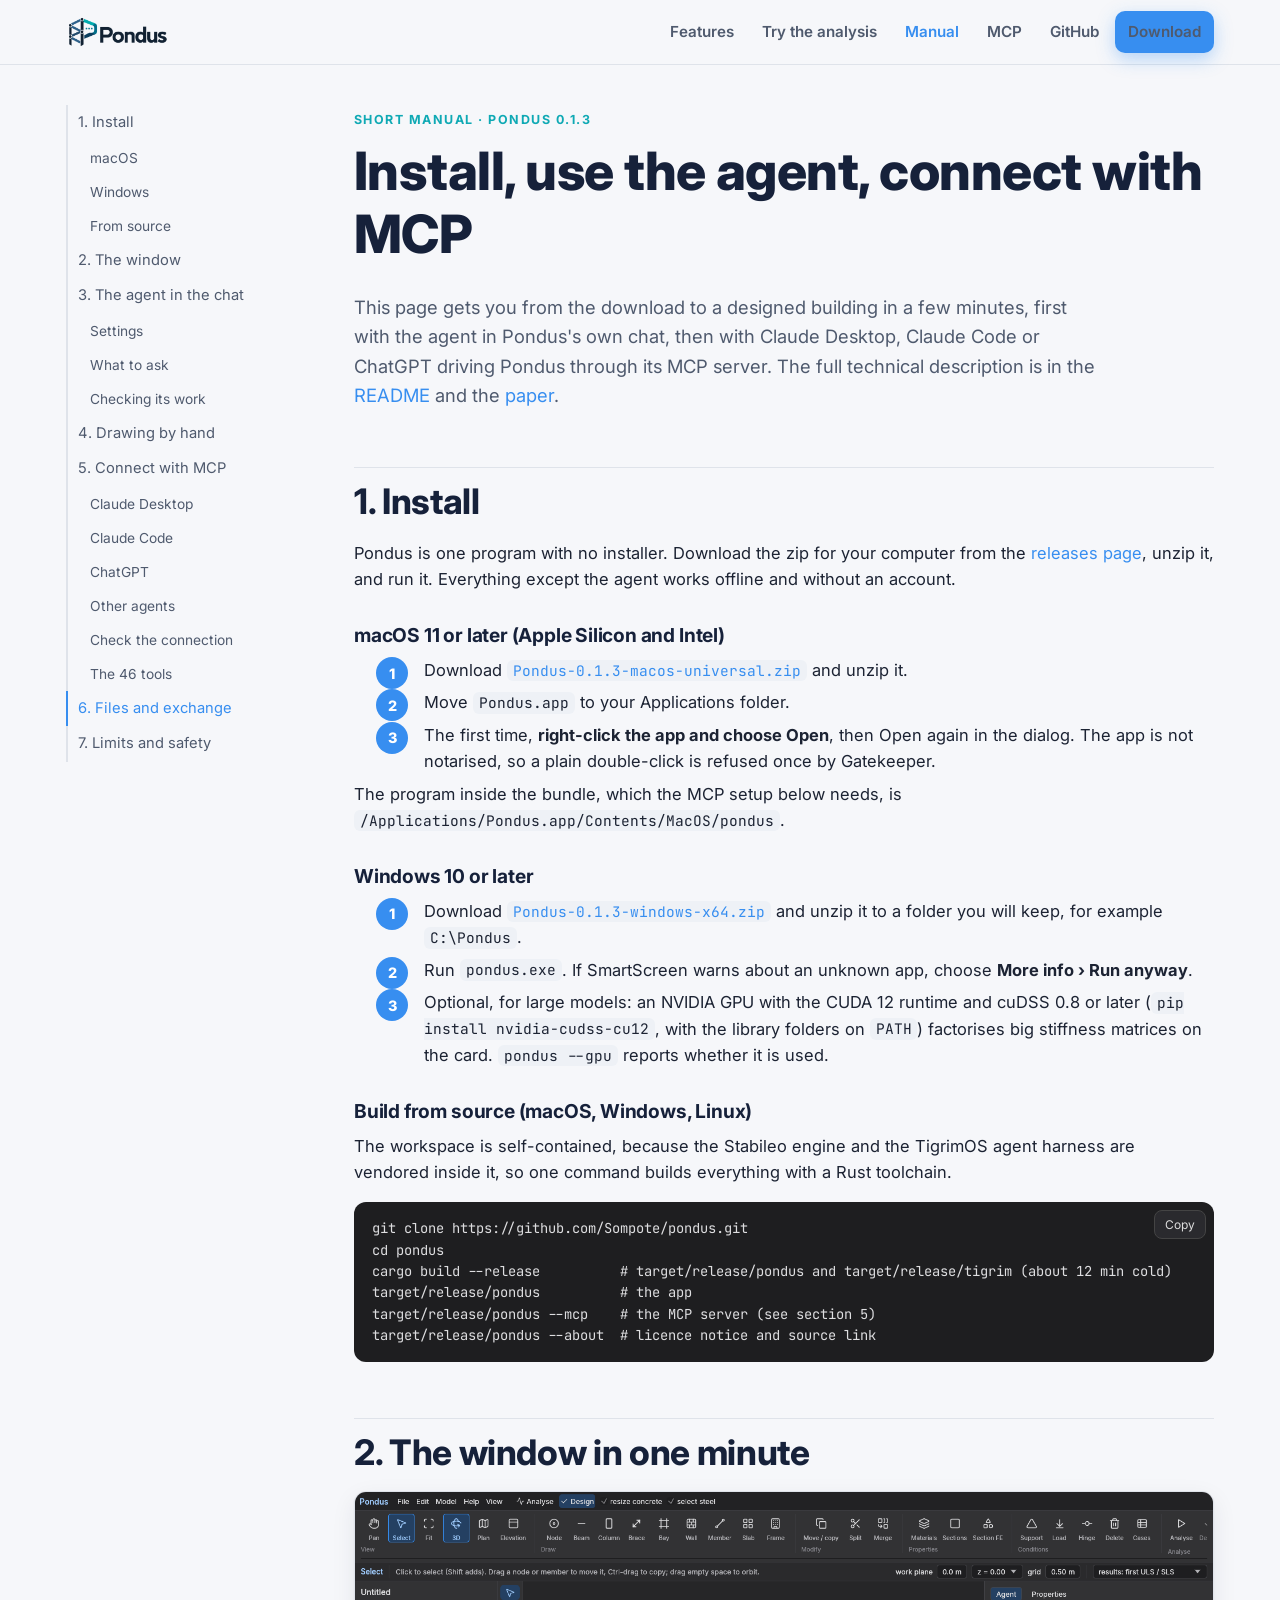
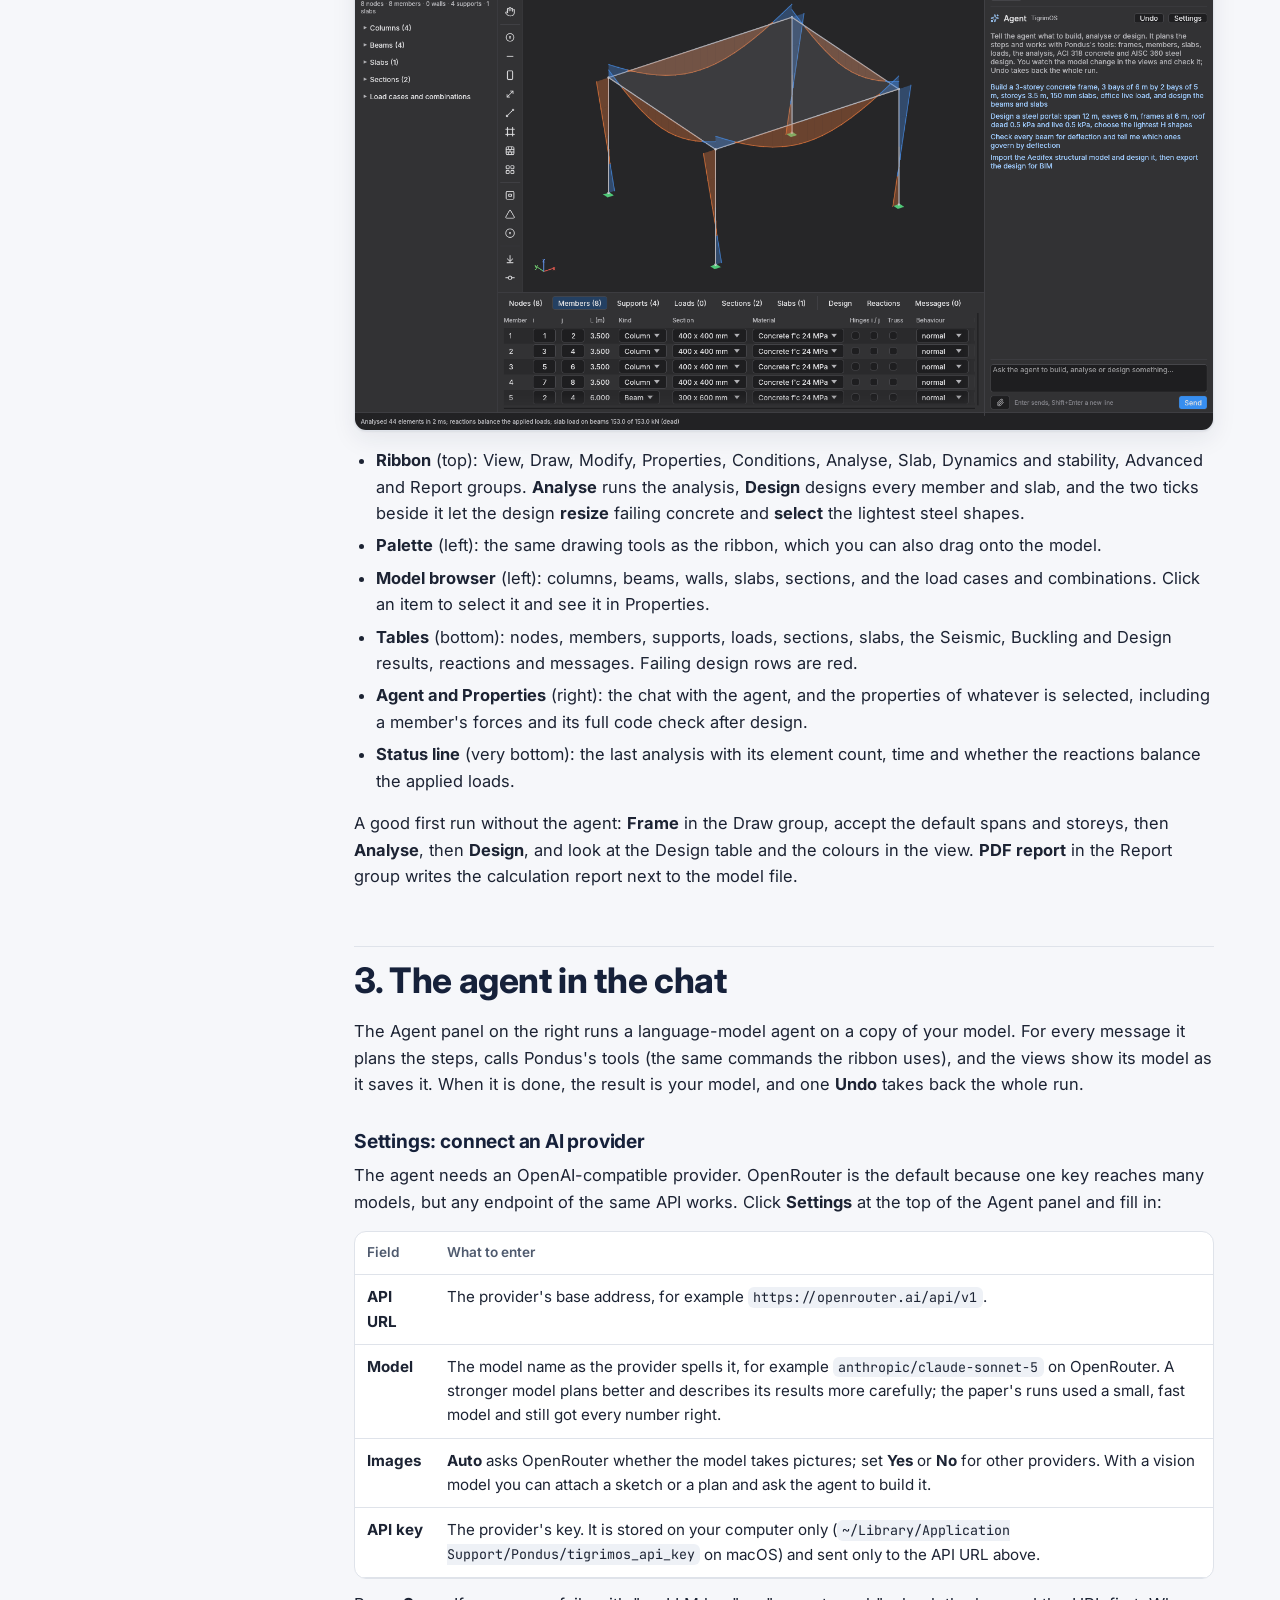
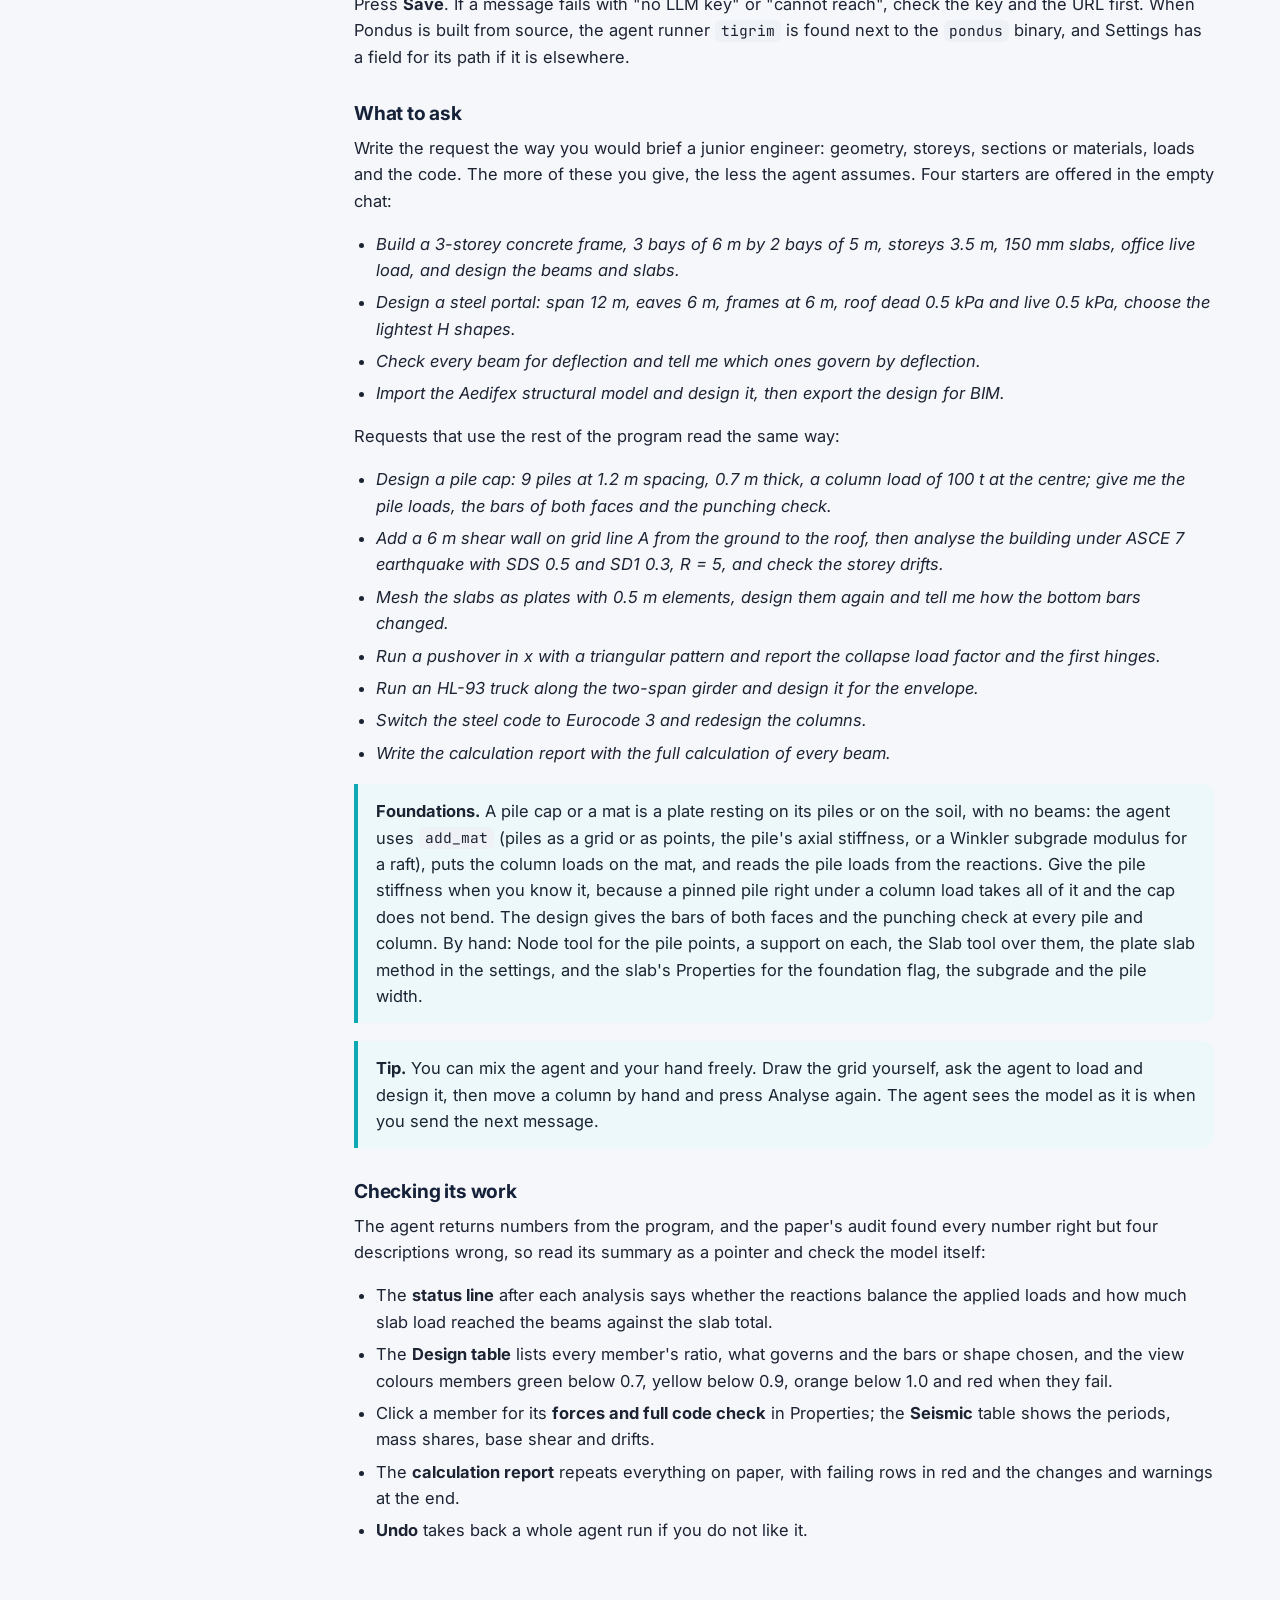
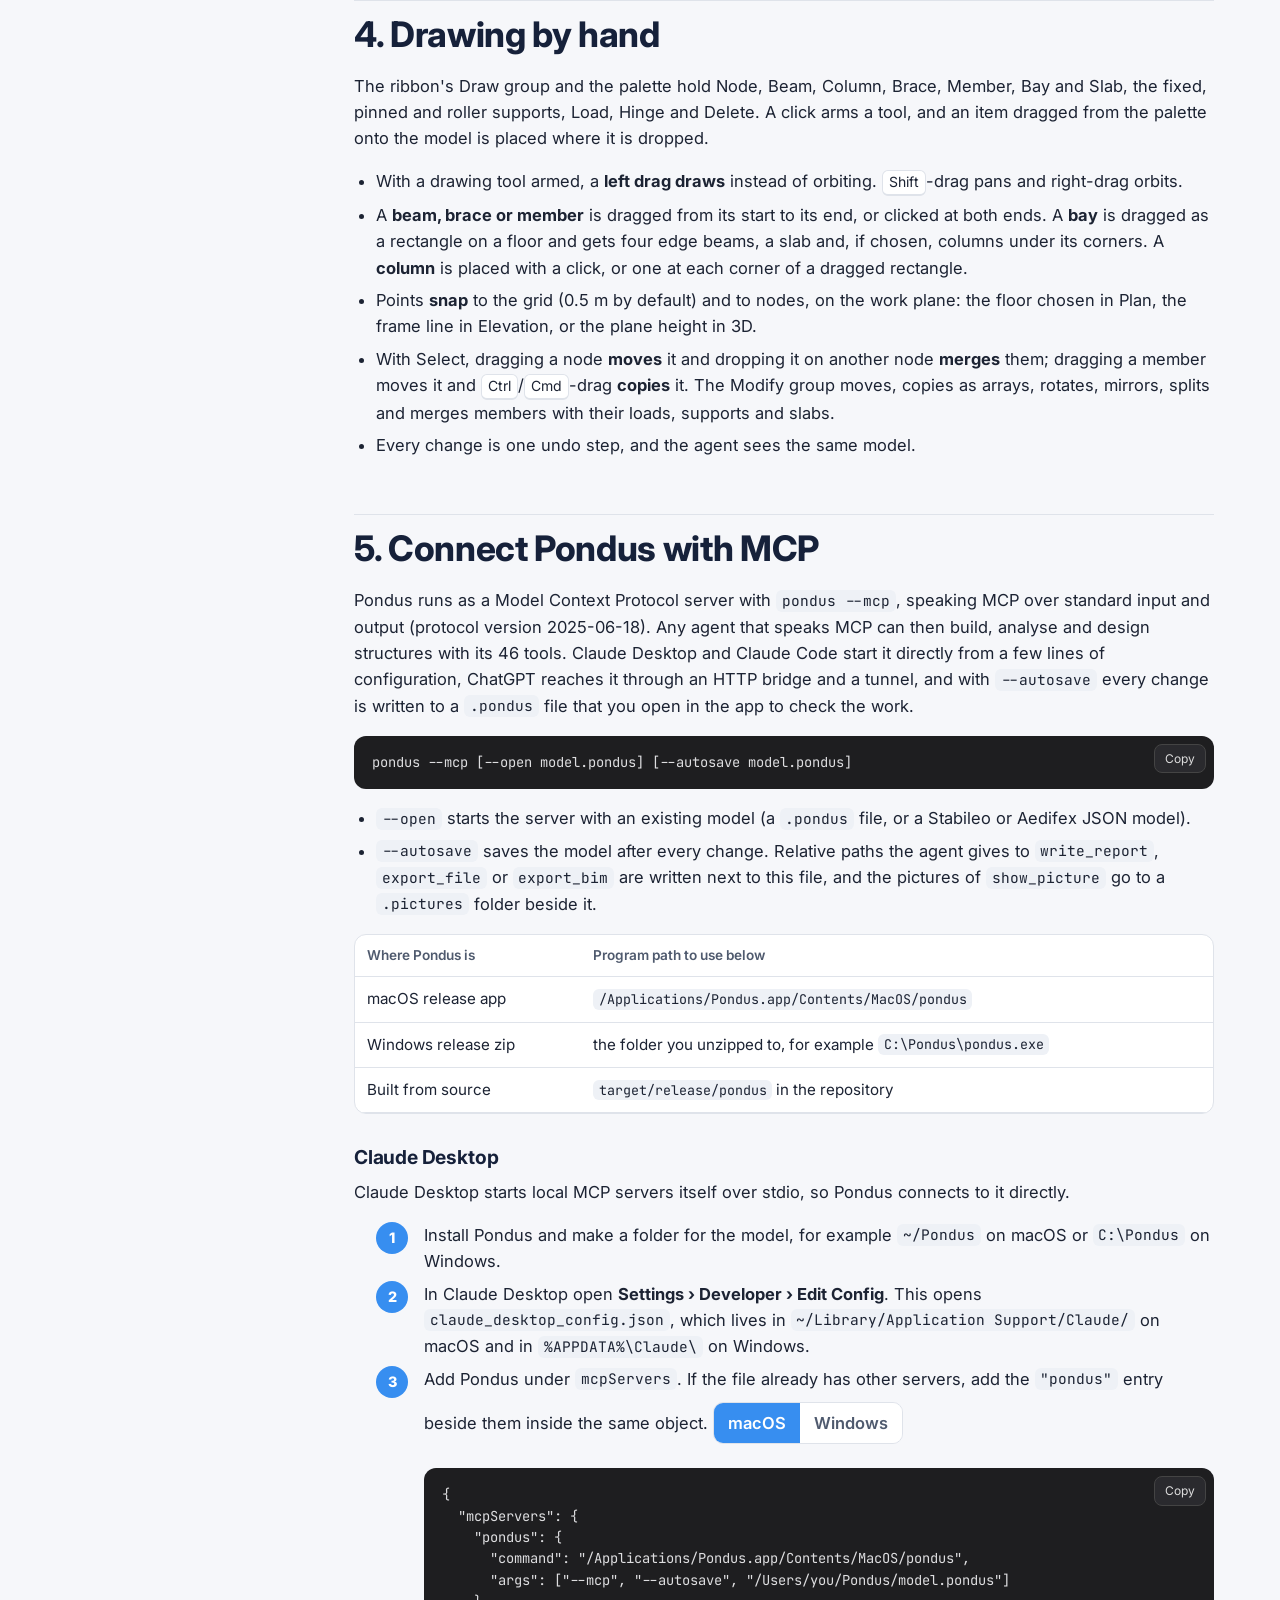
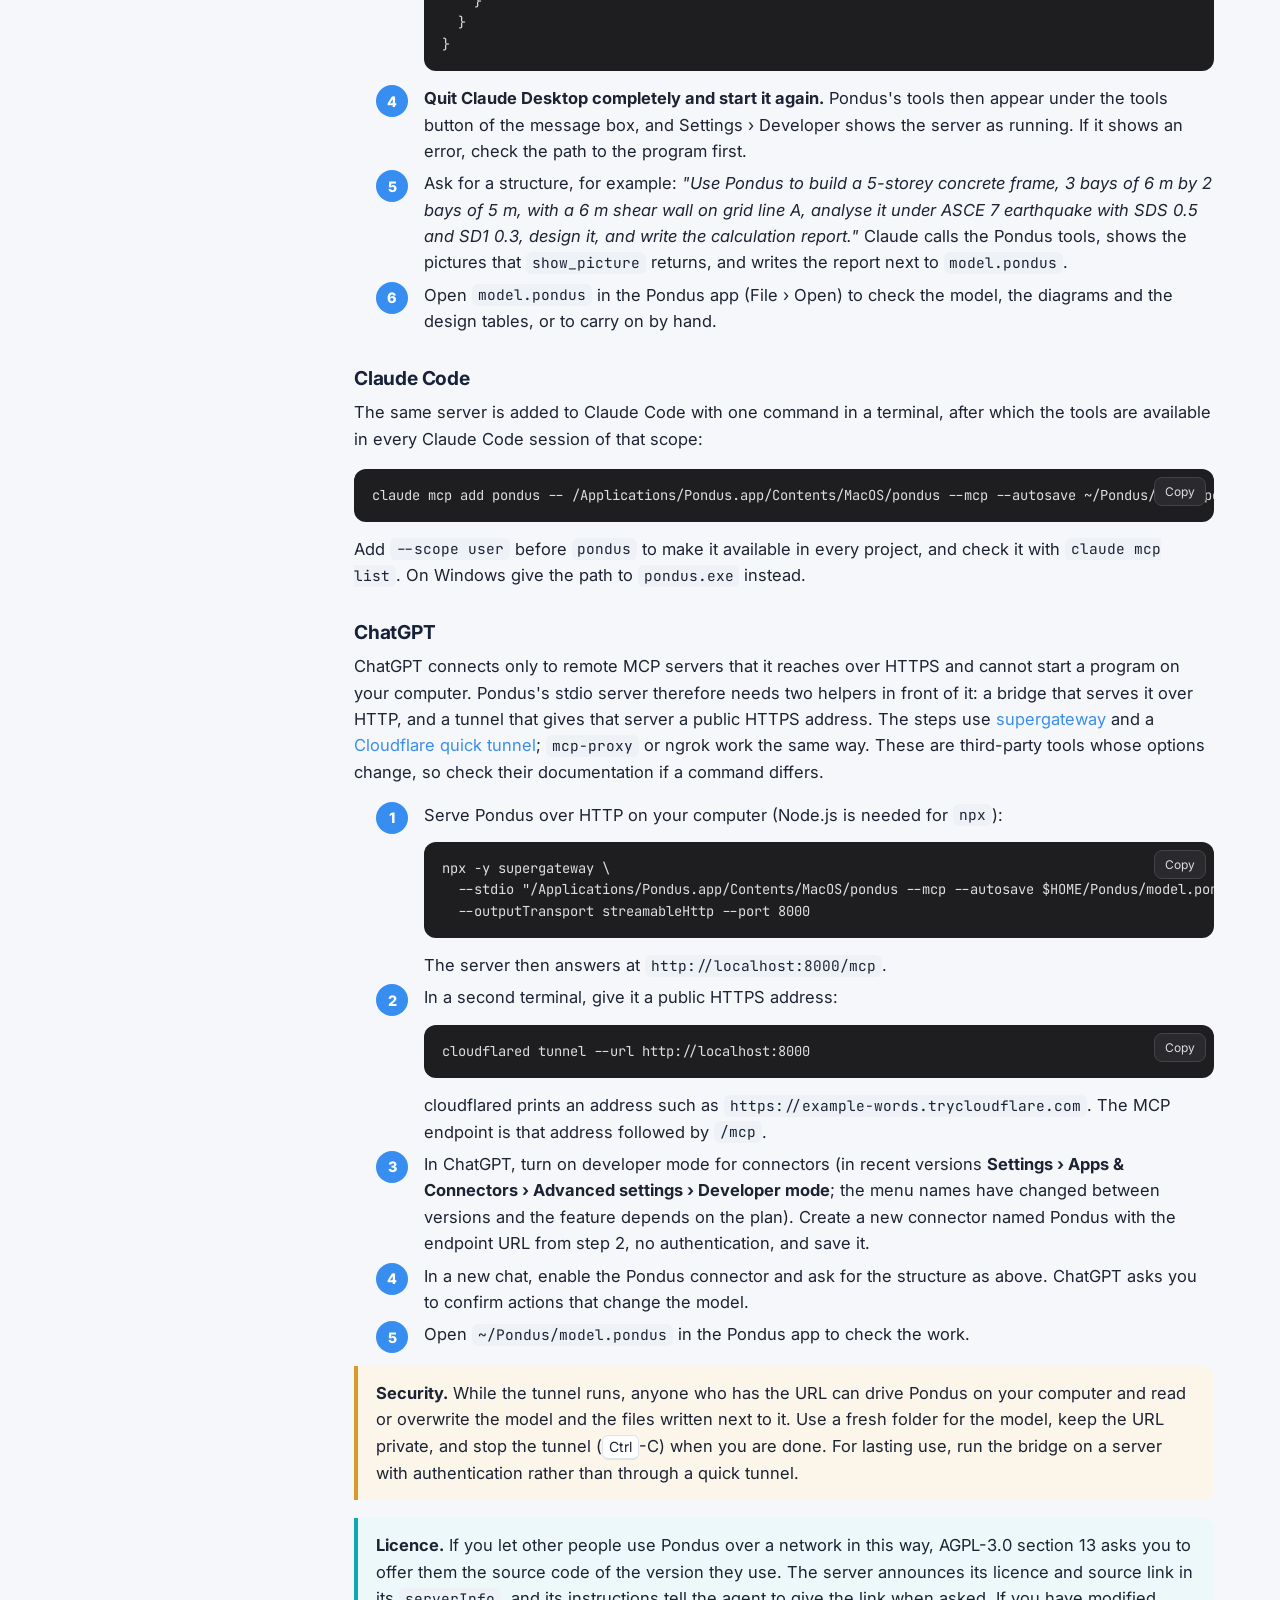
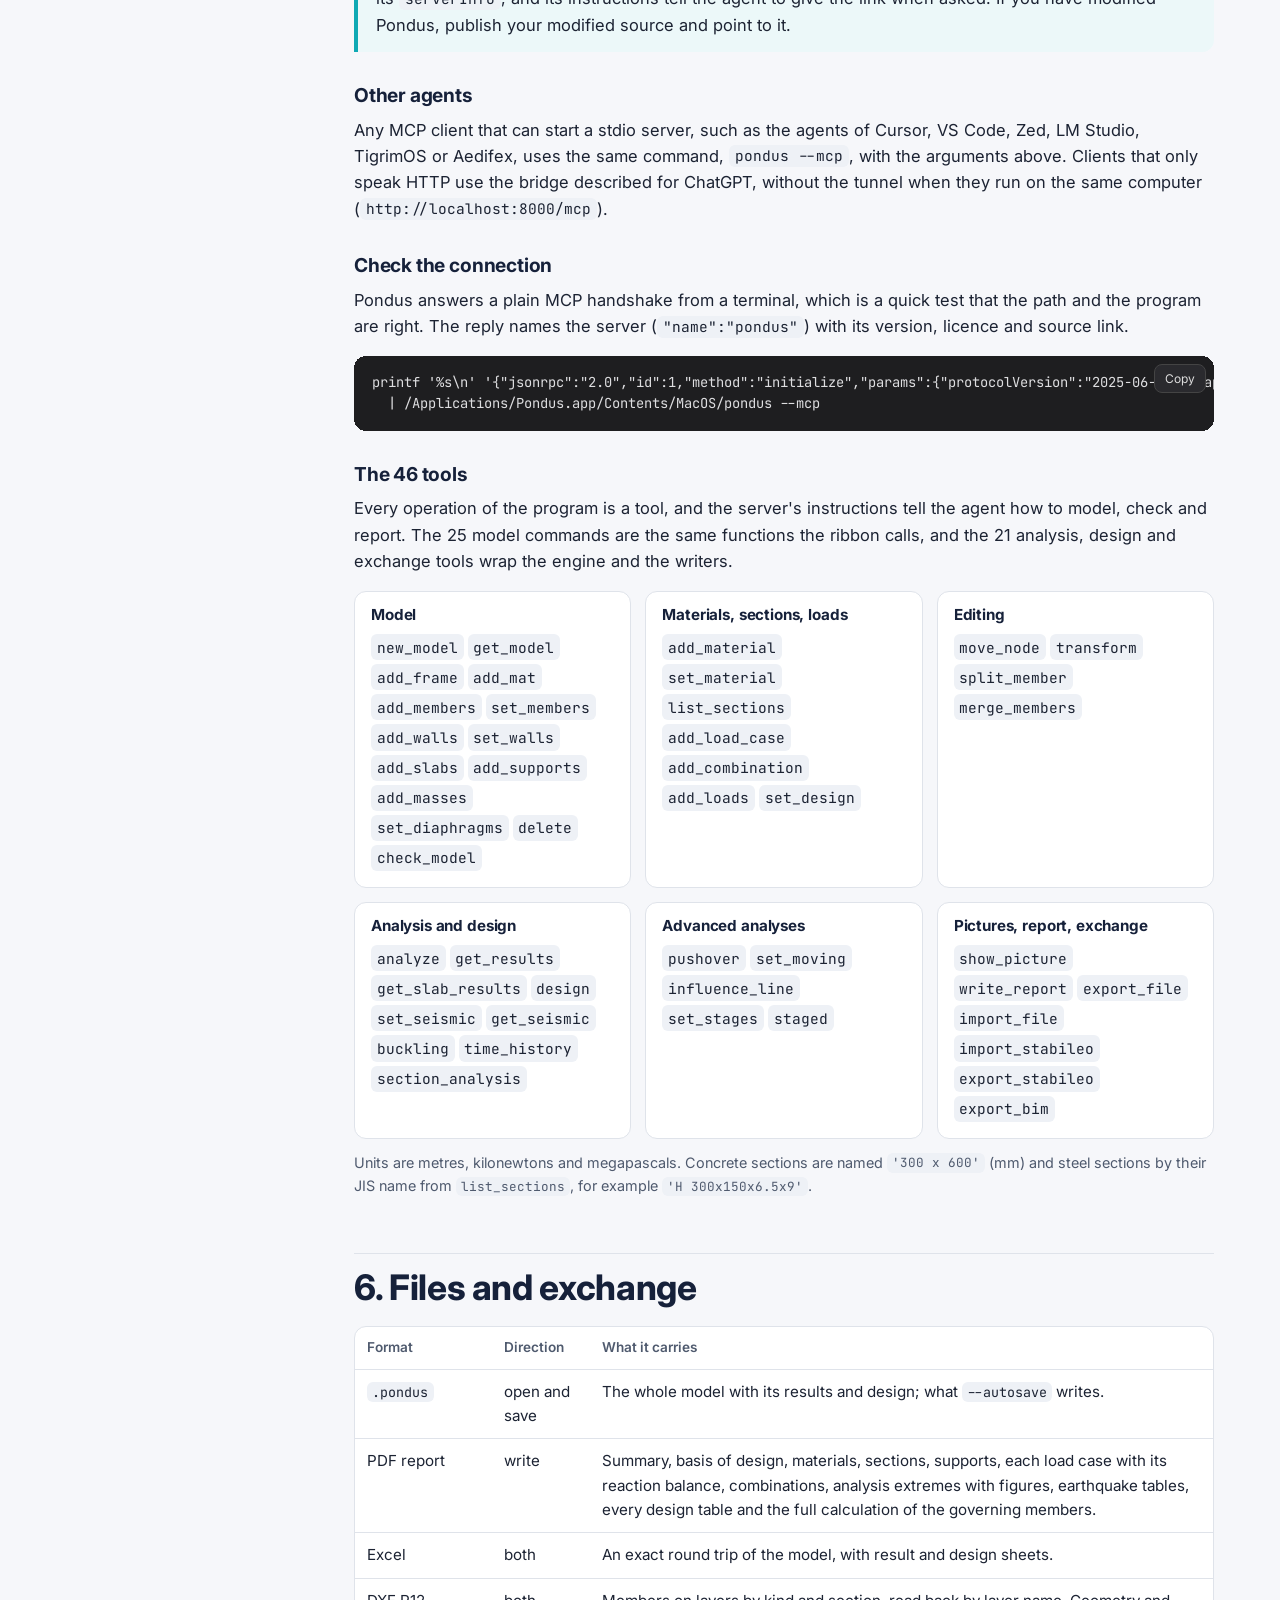
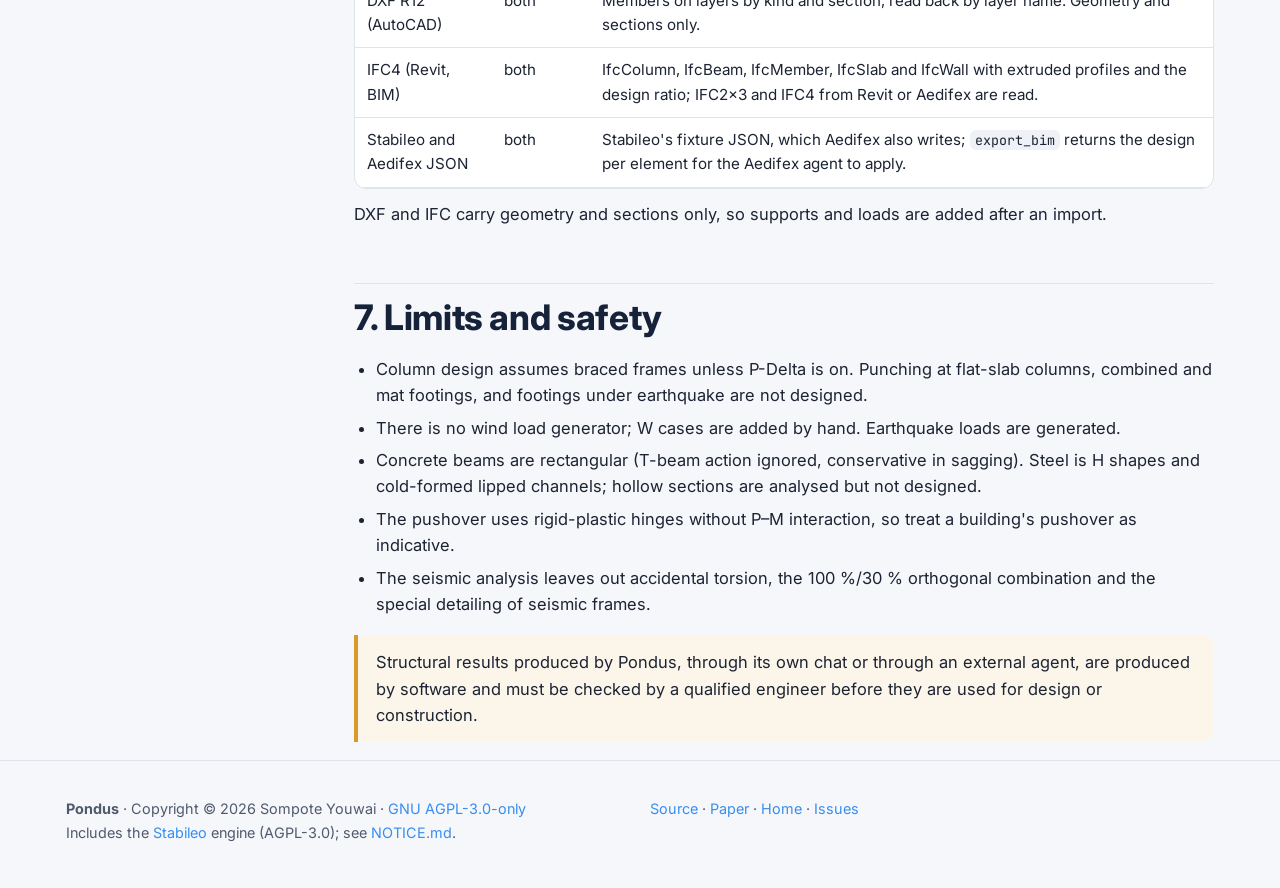
==== manual.html @ cdb90d40 "Pondus website: landing page, calculators and manual (24 Oct 2026) Co-Authored-By: Claude Fable 5.1 " ====
<!DOCTYPE html>
<html lang="en">
<head>
<meta charset="utf-8">
<meta name="viewport" content="width=device-width, initial-scale=1">
<title>Pondus manual · Install, use the agent, connect with MCP</title>
<meta name="description" content="How to install Pondus on macOS and Windows, how to ask its built-in agent to build, analyse and design a structure, and how to connect Pondus to Claude Desktop, Claude Code and ChatGPT through MCP.">
<link rel="icon" type="image/png" href="assets/img/icon.png">
<link rel="preconnect" href="https://fonts.googleapis.com">
<link rel="preconnect" href="https://fonts.gstatic.com" crossorigin>
<link href="https://fonts.googleapis.com/css2?family=Inter:wght@400;500;600;700;800&family=JetBrains+Mono:wght@400;600&display=swap" rel="stylesheet">
<link rel="stylesheet" href="assets/style.css">
</head>
<body>

<header class="nav">
  <div class="wrap">
    <a class="brand" href="index.html" aria-label="Pondus home">
      <img class="logo-light" src="assets/img/logo.png" alt="Pondus">
      <img class="logo-dark" src="assets/img/logo-dark.png" alt="Pondus">
    </a>
    <button class="nav-toggle" aria-label="Menu">☰</button>
    <nav class="nav-links">
      <a href="index.html#features">Features</a>
      <a href="index.html#lab">Try the analysis</a>
      <a class="active" href="manual.html">Manual</a>
      <a href="#mcp">MCP</a>
      <a href="https://github.com/Sompote/pondus" target="_blank" rel="noopener">GitHub</a>
      <a class="btn btn-primary btn-sm" href="index.html#download">Download</a>
    </nav>
  </div>
</header>

<div class="wrap manual">
  <aside class="toc" aria-label="Contents">
    <a href="#install">1. Install</a>
    <a class="sub" href="#install-mac">macOS</a>
    <a class="sub" href="#install-win">Windows</a>
    <a class="sub" href="#install-src">From source</a>
    <a href="#window">2. The window</a>
    <a href="#chat">3. The agent in the chat</a>
    <a class="sub" href="#chat-settings">Settings</a>
    <a class="sub" href="#chat-ask">What to ask</a>
    <a class="sub" href="#chat-check">Checking its work</a>
    <a href="#hand">4. Drawing by hand</a>
    <a href="#mcp">5. Connect with MCP</a>
    <a class="sub" href="#mcp-claude">Claude Desktop</a>
    <a class="sub" href="#mcp-code">Claude Code</a>
    <a class="sub" href="#mcp-chatgpt">ChatGPT</a>
    <a class="sub" href="#mcp-other">Other agents</a>
    <a class="sub" href="#mcp-check">Check the connection</a>
    <a class="sub" href="#mcp-tools">The 46 tools</a>
    <a href="#files">6. Files and exchange</a>
    <a href="#limits">7. Limits and safety</a>
  </aside>

  <main class="doc">
    <span class="eyebrow">Short manual · Pondus 0.1.3</span>
    <h1>Install, use the agent, connect with MCP</h1>
    <p class="lede">This page gets you from the download to a designed building in a few minutes, first with the agent in Pondus's own chat, then with Claude Desktop, Claude Code or ChatGPT driving Pondus through its MCP server. The full technical description is in the <a href="https://github.com/Sompote/pondus#readme">README</a> and the <a href="https://doi.org/10.5281/zenodo.23581167">paper</a>.</p>

    <!-- =============================== 1 INSTALL =============================== -->
    <h2 id="install">1. Install</h2>
    <p>Pondus is one program with no installer. Download the zip for your computer from the <a href="https://github.com/Sompote/pondus/releases/latest">releases page</a>, unzip it, and run it. Everything except the agent works offline and without an account.</p>

    <h3 id="install-mac">macOS 11 or later (Apple Silicon and Intel)</h3>
    <ol class="steps">
      <li>Download <a href="https://github.com/Sompote/pondus/releases/download/v0.1.3/Pondus-0.1.3-macos-universal.zip"><code>Pondus-0.1.3-macos-universal.zip</code></a> and unzip it.</li>
      <li>Move <code>Pondus.app</code> to your Applications folder.</li>
      <li>The first time, <b>right-click the app and choose Open</b>, then Open again in the dialog. The app is not notarised, so a plain double-click is refused once by Gatekeeper.</li>
    </ol>
    <p>The program inside the bundle, which the MCP setup below needs, is <code>/Applications/Pondus.app/Contents/MacOS/pondus</code>.</p>

    <h3 id="install-win">Windows 10 or later</h3>
    <ol class="steps">
      <li>Download <a href="https://github.com/Sompote/pondus/releases/download/v0.1.3/Pondus-0.1.3-windows-x64.zip"><code>Pondus-0.1.3-windows-x64.zip</code></a> and unzip it to a folder you will keep, for example <code>C:\Pondus</code>.</li>
      <li>Run <code>pondus.exe</code>. If SmartScreen warns about an unknown app, choose <b>More info › Run anyway</b>.</li>
      <li>Optional, for large models: an NVIDIA GPU with the CUDA 12 runtime and cuDSS 0.8 or later (<code>pip install nvidia-cudss-cu12</code>, with the library folders on <code>PATH</code>) factorises big stiffness matrices on the card. <code>pondus --gpu</code> reports whether it is used.</li>
    </ol>

    <h3 id="install-src">Build from source (macOS, Windows, Linux)</h3>
    <p>The workspace is self-contained, because the Stabileo engine and the TigrimOS agent harness are vendored inside it, so one command builds everything with a Rust toolchain.</p>
<pre><code>git clone https://github.com/Sompote/pondus.git
cd pondus
cargo build --release          # target/release/pondus and target/release/tigrim (about 12 min cold)
target/release/pondus          # the app
target/release/pondus --mcp    # the MCP server (see section 5)
target/release/pondus --about  # licence notice and source link</code></pre>

    <!-- =============================== 2 WINDOW =============================== -->
    <h2 id="window">2. The window in one minute</h2>
    <img class="shot" src="assets/img/features/draw-by-hand.png" alt="The Pondus window: ribbon, palette, 3D view, tables and the agent panel" data-zoom="assets/img/features/draw-by-hand.png" data-caption="Ribbon at the top, palette on the left, model browser, 3D view, tables below, and the Agent and Properties panel on the right">
    <ul>
      <li><b>Ribbon</b> (top): View, Draw, Modify, Properties, Conditions, Analyse, Slab, Dynamics and stability, Advanced and Report groups. <b>Analyse</b> runs the analysis, <b>Design</b> designs every member and slab, and the two ticks beside it let the design <b>resize</b> failing concrete and <b>select</b> the lightest steel shapes.</li>
      <li><b>Palette</b> (left): the same drawing tools as the ribbon, which you can also drag onto the model.</li>
      <li><b>Model browser</b> (left): columns, beams, walls, slabs, sections, and the load cases and combinations. Click an item to select it and see it in Properties.</li>
      <li><b>Tables</b> (bottom): nodes, members, supports, loads, sections, slabs, the Seismic, Buckling and Design results, reactions and messages. Failing design rows are red.</li>
      <li><b>Agent and Properties</b> (right): the chat with the agent, and the properties of whatever is selected, including a member's forces and its full code check after design.</li>
      <li><b>Status line</b> (very bottom): the last analysis with its element count, time and whether the reactions balance the applied loads.</li>
    </ul>
    <p>A good first run without the agent: <b>Frame</b> in the Draw group, accept the default spans and storeys, then <b>Analyse</b>, then <b>Design</b>, and look at the Design table and the colours in the view. <b>PDF report</b> in the Report group writes the calculation report next to the model file.</p>

    <!-- =============================== 3 CHAT =============================== -->
    <h2 id="chat">3. The agent in the chat</h2>
    <p>The Agent panel on the right runs a language-model agent on a copy of your model. For every message it plans the steps, calls Pondus's tools (the same commands the ribbon uses), and the views show its model as it saves it. When it is done, the result is your model, and one <b>Undo</b> takes back the whole run.</p>

    <h3 id="chat-settings">Settings: connect an AI provider</h3>
    <p>The agent needs an OpenAI-compatible provider. OpenRouter is the default because one key reaches many models, but any endpoint of the same API works. Click <b>Settings</b> at the top of the Agent panel and fill in:</p>
    <div class="table-wrap">
      <table>
        <thead><tr><th>Field</th><th>What to enter</th></tr></thead>
        <tbody>
          <tr><td><b>API URL</b></td><td>The provider's base address, for example <code>https://openrouter.ai/api/v1</code>.</td></tr>
          <tr><td><b>Model</b></td><td>The model name as the provider spells it, for example <code>anthropic/claude-sonnet-5</code> on OpenRouter. A stronger model plans better and describes its results more carefully; the paper's runs used a small, fast model and still got every number right.</td></tr>
          <tr><td><b>Images</b></td><td><b>Auto</b> asks OpenRouter whether the model takes pictures; set <b>Yes</b> or <b>No</b> for other providers. With a vision model you can attach a sketch or a plan and ask the agent to build it.</td></tr>
          <tr><td><b>API key</b></td><td>The provider's key. It is stored on your computer only (<code>~/Library/Application Support/Pondus/tigrimos_api_key</code> on macOS) and sent only to the API URL above.</td></tr>
        </tbody>
      </table>
    </div>
    <p style="margin-top:12px">Press <b>Save</b>. If a message fails with "no LLM key" or "cannot reach", check the key and the URL first. When Pondus is built from source, the agent runner <code>tigrim</code> is found next to the <code>pondus</code> binary, and Settings has a field for its path if it is elsewhere.</p>

    <h3 id="chat-ask">What to ask</h3>
    <p>Write the request the way you would brief a junior engineer: geometry, storeys, sections or materials, loads and the code. The more of these you give, the less the agent assumes. Four starters are offered in the empty chat:</p>
    <ul>
      <li><em>Build a 3-storey concrete frame, 3 bays of 6 m by 2 bays of 5 m, storeys 3.5 m, 150 mm slabs, office live load, and design the beams and slabs.</em></li>
      <li><em>Design a steel portal: span 12 m, eaves 6 m, frames at 6 m, roof dead 0.5 kPa and live 0.5 kPa, choose the lightest H shapes.</em></li>
      <li><em>Check every beam for deflection and tell me which ones govern by deflection.</em></li>
      <li><em>Import the Aedifex structural model and design it, then export the design for BIM.</em></li>
    </ul>
    <p>Requests that use the rest of the program read the same way:</p>
    <ul>
      <li><em>Design a pile cap: 9 piles at 1.2 m spacing, 0.7 m thick, a column load of 100 t at the centre; give me the pile loads, the bars of both faces and the punching check.</em></li>
      <li><em>Add a 6 m shear wall on grid line A from the ground to the roof, then analyse the building under ASCE 7 earthquake with SDS 0.5 and SD1 0.3, R = 5, and check the storey drifts.</em></li>
      <li><em>Mesh the slabs as plates with 0.5 m elements, design them again and tell me how the bottom bars changed.</em></li>
      <li><em>Run a pushover in x with a triangular pattern and report the collapse load factor and the first hinges.</em></li>
      <li><em>Run an HL-93 truck along the two-span girder and design it for the envelope.</em></li>
      <li><em>Switch the steel code to Eurocode 3 and redesign the columns.</em></li>
      <li><em>Write the calculation report with the full calculation of every beam.</em></li>
    </ul>
    <div class="callout"><p><b>Foundations.</b> A pile cap or a mat is a plate resting on its piles or on the soil, with no beams: the agent uses <code>add_mat</code> (piles as a grid or as points, the pile's axial stiffness, or a Winkler subgrade modulus for a raft), puts the column loads on the mat, and reads the pile loads from the reactions. Give the pile stiffness when you know it, because a pinned pile right under a column load takes all of it and the cap does not bend. The design gives the bars of both faces and the punching check at every pile and column. By hand: Node tool for the pile points, a support on each, the Slab tool over them, the plate slab method in the settings, and the slab's Properties for the foundation flag, the subgrade and the pile width.</p></div>
    <div class="callout"><p><b>Tip.</b> You can mix the agent and your hand freely. Draw the grid yourself, ask the agent to load and design it, then move a column by hand and press Analyse again. The agent sees the model as it is when you send the next message.</p></div>

    <h3 id="chat-check">Checking its work</h3>
    <p>The agent returns numbers from the program, and the paper's audit found every number right but four descriptions wrong, so read its summary as a pointer and check the model itself:</p>
    <ul>
      <li>The <b>status line</b> after each analysis says whether the reactions balance the applied loads and how much slab load reached the beams against the slab total.</li>
      <li>The <b>Design table</b> lists every member's ratio, what governs and the bars or shape chosen, and the view colours members green below 0.7, yellow below 0.9, orange below 1.0 and red when they fail.</li>
      <li>Click a member for its <b>forces and full code check</b> in Properties; the <b>Seismic</b> table shows the periods, mass shares, base shear and drifts.</li>
      <li>The <b>calculation report</b> repeats everything on paper, with failing rows in red and the changes and warnings at the end.</li>
      <li><b>Undo</b> takes back a whole agent run if you do not like it.</li>
    </ul>

    <!-- =============================== 4 HAND =============================== -->
    <h2 id="hand">4. Drawing by hand</h2>
    <p>The ribbon's Draw group and the palette hold Node, Beam, Column, Brace, Member, Bay and Slab, the fixed, pinned and roller supports, Load, Hinge and Delete. A click arms a tool, and an item dragged from the palette onto the model is placed where it is dropped.</p>
    <ul>
      <li>With a drawing tool armed, a <b>left drag draws</b> instead of orbiting. <span class="kbd">Shift</span>-drag pans and right-drag orbits.</li>
      <li>A <b>beam, brace or member</b> is dragged from its start to its end, or clicked at both ends. A <b>bay</b> is dragged as a rectangle on a floor and gets four edge beams, a slab and, if chosen, columns under its corners. A <b>column</b> is placed with a click, or one at each corner of a dragged rectangle.</li>
      <li>Points <b>snap</b> to the grid (0.5 m by default) and to nodes, on the work plane: the floor chosen in Plan, the frame line in Elevation, or the plane height in 3D.</li>
      <li>With Select, dragging a node <b>moves</b> it and dropping it on another node <b>merges</b> them; dragging a member moves it and <span class="kbd">Ctrl</span>/<span class="kbd">Cmd</span>-drag <b>copies</b> it. The Modify group moves, copies as arrays, rotates, mirrors, splits and merges members with their loads, supports and slabs.</li>
      <li>Every change is one undo step, and the agent sees the same model.</li>
    </ul>

    <!-- =============================== 5 MCP =============================== -->
    <h2 id="mcp">5. Connect Pondus with MCP</h2>
    <p>Pondus runs as a Model Context Protocol server with <code>pondus --mcp</code>, speaking MCP over standard input and output (protocol version 2025-06-18). Any agent that speaks MCP can then build, analyse and design structures with its 46 tools. Claude Desktop and Claude Code start it directly from a few lines of configuration, ChatGPT reaches it through an HTTP bridge and a tunnel, and with <code>--autosave</code> every change is written to a <code>.pondus</code> file that you open in the app to check the work.</p>
<pre><code>pondus --mcp [--open model.pondus] [--autosave model.pondus]</code></pre>
    <ul>
      <li><code>--open</code> starts the server with an existing model (a <code>.pondus</code> file, or a Stabileo or Aedifex JSON model).</li>
      <li><code>--autosave</code> saves the model after every change. Relative paths the agent gives to <code>write_report</code>, <code>export_file</code> or <code>export_bim</code> are written next to this file, and the pictures of <code>show_picture</code> go to a <code>.pictures</code> folder beside it.</li>
    </ul>
    <div class="table-wrap">
      <table>
        <thead><tr><th>Where Pondus is</th><th>Program path to use below</th></tr></thead>
        <tbody>
          <tr><td>macOS release app</td><td><code>/Applications/Pondus.app/Contents/MacOS/pondus</code></td></tr>
          <tr><td>Windows release zip</td><td>the folder you unzipped to, for example <code>C:\Pondus\pondus.exe</code></td></tr>
          <tr><td>Built from source</td><td><code>target/release/pondus</code> in the repository</td></tr>
        </tbody>
      </table>
    </div>

    <h3 id="mcp-claude">Claude Desktop</h3>
    <p>Claude Desktop starts local MCP servers itself over stdio, so Pondus connects to it directly.</p>
    <ol class="steps">
      <li>Install Pondus and make a folder for the model, for example <code>~/Pondus</code> on macOS or <code>C:\Pondus</code> on Windows.</li>
      <li>In Claude Desktop open <b>Settings › Developer › Edit Config</b>. This opens <code>claude_desktop_config.json</code>, which lives in <code>~/Library/Application Support/Claude/</code> on macOS and in <code>%APPDATA%\Claude\</code> on Windows.</li>
      <li>Add Pondus under <code>mcpServers</code>. If the file already has other servers, add the <code>"pondus"</code> entry beside them inside the same object.
        <div class="os-tabs" data-group="claude" style="margin-top:10px"><button class="active" data-os="mac">macOS</button><button data-os="win">Windows</button></div>
        <div class="os-panel active" data-group="claude" data-os="mac">
<pre><code>{
  "mcpServers": {
    "pondus": {
      "command": "/Applications/Pondus.app/Contents/MacOS/pondus",
      "args": ["--mcp", "--autosave", "/Users/you/Pondus/model.pondus"]
    }
  }
}</code></pre></div>
        <div class="os-panel" data-group="claude" data-os="win">
<pre><code>{
  "mcpServers": {
    "pondus": {
      "command": "C:\\Pondus\\pondus.exe",
      "args": ["--mcp", "--autosave", "C:\\Pondus\\model.pondus"]
    }
  }
}</code></pre><p class="small muted">On Windows the backslashes of the paths are written twice.</p></div>
      </li>
      <li><b>Quit Claude Desktop completely and start it again.</b> Pondus's tools then appear under the tools button of the message box, and Settings › Developer shows the server as running. If it shows an error, check the path to the program first.</li>
      <li>Ask for a structure, for example: <em>"Use Pondus to build a 5-storey concrete frame, 3 bays of 6 m by 2 bays of 5 m, with a 6 m shear wall on grid line A, analyse it under ASCE 7 earthquake with SDS 0.5 and SD1 0.3, design it, and write the calculation report."</em> Claude calls the Pondus tools, shows the pictures that <code>show_picture</code> returns, and writes the report next to <code>model.pondus</code>.</li>
      <li>Open <code>model.pondus</code> in the Pondus app (File › Open) to check the model, the diagrams and the design tables, or to carry on by hand.</li>
    </ol>

    <h3 id="mcp-code">Claude Code</h3>
    <p>The same server is added to Claude Code with one command in a terminal, after which the tools are available in every Claude Code session of that scope:</p>
<pre><code>claude mcp add pondus -- /Applications/Pondus.app/Contents/MacOS/pondus --mcp --autosave ~/Pondus/model.pondus</code></pre>
    <p>Add <code>--scope user</code> before <code>pondus</code> to make it available in every project, and check it with <code>claude mcp list</code>. On Windows give the path to <code>pondus.exe</code> instead.</p>

    <h3 id="mcp-chatgpt">ChatGPT</h3>
    <p>ChatGPT connects only to remote MCP servers that it reaches over HTTPS and cannot start a program on your computer. Pondus's stdio server therefore needs two helpers in front of it: a bridge that serves it over HTTP, and a tunnel that gives that server a public HTTPS address. The steps use <a href="https://github.com/supercorp-ai/supergateway">supergateway</a> and a <a href="https://developers.cloudflare.com/cloudflare-one/connections/connect-networks/do-more-with-tunnels/trycloudflare/">Cloudflare quick tunnel</a>; <code>mcp-proxy</code> or ngrok work the same way. These are third-party tools whose options change, so check their documentation if a command differs.</p>
    <ol class="steps">
      <li>Serve Pondus over HTTP on your computer (Node.js is needed for <code>npx</code>):
<pre><code>npx -y supergateway \
  --stdio "/Applications/Pondus.app/Contents/MacOS/pondus --mcp --autosave $HOME/Pondus/model.pondus" \
  --outputTransport streamableHttp --port 8000</code></pre>
        The server then answers at <code>http://localhost:8000/mcp</code>.</li>
      <li>In a second terminal, give it a public HTTPS address:
<pre><code>cloudflared tunnel --url http://localhost:8000</code></pre>
        cloudflared prints an address such as <code>https://example-words.trycloudflare.com</code>. The MCP endpoint is that address followed by <code>/mcp</code>.</li>
      <li>In ChatGPT, turn on developer mode for connectors (in recent versions <b>Settings › Apps &amp; Connectors › Advanced settings › Developer mode</b>; the menu names have changed between versions and the feature depends on the plan). Create a new connector named Pondus with the endpoint URL from step 2, no authentication, and save it.</li>
      <li>In a new chat, enable the Pondus connector and ask for the structure as above. ChatGPT asks you to confirm actions that change the model.</li>
      <li>Open <code>~/Pondus/model.pondus</code> in the Pondus app to check the work.</li>
    </ol>
    <div class="callout warn"><p><b>Security.</b> While the tunnel runs, anyone who has the URL can drive Pondus on your computer and read or overwrite the model and the files written next to it. Use a fresh folder for the model, keep the URL private, and stop the tunnel (<span class="kbd">Ctrl</span>-C) when you are done. For lasting use, run the bridge on a server with authentication rather than through a quick tunnel.</p></div>
    <div class="callout"><p><b>Licence.</b> If you let other people use Pondus over a network in this way, AGPL-3.0 section 13 asks you to offer them the source code of the version they use. The server announces its licence and source link in its <code>serverInfo</code>, and its instructions tell the agent to give the link when asked. If you have modified Pondus, publish your modified source and point to it.</p></div>

    <h3 id="mcp-other">Other agents</h3>
    <p>Any MCP client that can start a stdio server, such as the agents of Cursor, VS Code, Zed, LM Studio, TigrimOS or Aedifex, uses the same command, <code>pondus --mcp</code>, with the arguments above. Clients that only speak HTTP use the bridge described for ChatGPT, without the tunnel when they run on the same computer (<code>http://localhost:8000/mcp</code>).</p>

    <h3 id="mcp-check">Check the connection</h3>
    <p>Pondus answers a plain MCP handshake from a terminal, which is a quick test that the path and the program are right. The reply names the server (<code>"name":"pondus"</code>) with its version, licence and source link.</p>
<pre><code>printf '%s\n' '{"jsonrpc":"2.0","id":1,"method":"initialize","params":{"protocolVersion":"2025-06-18","capabilities":{},"clientInfo":{"name":"test","version":"1"}}}' \
  | /Applications/Pondus.app/Contents/MacOS/pondus --mcp</code></pre>

    <h3 id="mcp-tools">The 46 tools</h3>
    <p>Every operation of the program is a tool, and the server's instructions tell the agent how to model, check and report. The 25 model commands are the same functions the ribbon calls, and the 21 analysis, design and exchange tools wrap the engine and the writers.</p>
    <div class="tool-groups">
      <div><h4>Model</h4><code>new_model</code><code>get_model</code><code>add_frame</code><code>add_mat</code><code>add_members</code><code>set_members</code><code>add_walls</code><code>set_walls</code><code>add_slabs</code><code>add_supports</code><code>add_masses</code><code>set_diaphragms</code><code>delete</code><code>check_model</code></div>
      <div><h4>Materials, sections, loads</h4><code>add_material</code><code>set_material</code><code>list_sections</code><code>add_load_case</code><code>add_combination</code><code>add_loads</code><code>set_design</code></div>
      <div><h4>Editing</h4><code>move_node</code><code>transform</code><code>split_member</code><code>merge_members</code></div>
      <div><h4>Analysis and design</h4><code>analyze</code><code>get_results</code><code>get_slab_results</code><code>design</code><code>set_seismic</code><code>get_seismic</code><code>buckling</code><code>time_history</code><code>section_analysis</code></div>
      <div><h4>Advanced analyses</h4><code>pushover</code><code>set_moving</code><code>influence_line</code><code>set_stages</code><code>staged</code></div>
      <div><h4>Pictures, report, exchange</h4><code>show_picture</code><code>write_report</code><code>export_file</code><code>import_file</code><code>import_stabileo</code><code>export_stabileo</code><code>export_bim</code></div>
    </div>
    <p class="small muted" style="margin-top:12px">Units are metres, kilonewtons and megapascals. Concrete sections are named <code>'300 x 600'</code> (mm) and steel sections by their JIS name from <code>list_sections</code>, for example <code>'H 300x150x6.5x9'</code>.</p>

    <!-- =============================== 6 FILES =============================== -->
    <h2 id="files">6. Files and exchange</h2>
    <div class="table-wrap">
      <table>
        <thead><tr><th>Format</th><th>Direction</th><th>What it carries</th></tr></thead>
        <tbody>
          <tr><td><code>.pondus</code></td><td>open and save</td><td>The whole model with its results and design; what <code>--autosave</code> writes.</td></tr>
          <tr><td>PDF report</td><td>write</td><td>Summary, basis of design, materials, sections, supports, each load case with its reaction balance, combinations, analysis extremes with figures, earthquake tables, every design table and the full calculation of the governing members.</td></tr>
          <tr><td>Excel</td><td>both</td><td>An exact round trip of the model, with result and design sheets.</td></tr>
          <tr><td>DXF R12 (AutoCAD)</td><td>both</td><td>Members on layers by kind and section, read back by layer name. Geometry and sections only.</td></tr>
          <tr><td>IFC4 (Revit, BIM)</td><td>both</td><td>IfcColumn, IfcBeam, IfcMember, IfcSlab and IfcWall with extruded profiles and the design ratio; IFC2x3 and IFC4 from Revit or Aedifex are read.</td></tr>
          <tr><td>Stabileo and Aedifex JSON</td><td>both</td><td>Stabileo's fixture JSON, which Aedifex also writes; <code>export_bim</code> returns the design per element for the Aedifex agent to apply.</td></tr>
        </tbody>
      </table>
    </div>
    <p style="margin-top:12px">DXF and IFC carry geometry and sections only, so supports and loads are added after an import.</p>

    <!-- =============================== 7 LIMITS =============================== -->
    <h2 id="limits">7. Limits and safety</h2>
    <ul>
      <li>Column design assumes braced frames unless P-Delta is on. Punching at flat-slab columns, combined and mat footings, and footings under earthquake are not designed.</li>
      <li>There is no wind load generator; W cases are added by hand. Earthquake loads are generated.</li>
      <li>Concrete beams are rectangular (T-beam action ignored, conservative in sagging). Steel is H shapes and cold-formed lipped channels; hollow sections are analysed but not designed.</li>
      <li>The pushover uses rigid-plastic hinges without P–M interaction, so treat a building's pushover as indicative.</li>
      <li>The seismic analysis leaves out accidental torsion, the 100 %/30 % orthogonal combination and the special detailing of seismic frames.</li>
    </ul>
    <div class="callout warn"><p>Structural results produced by Pondus, through its own chat or through an external agent, are produced by software and must be checked by a qualified engineer before they are used for design or construction.</p></div>
  </main>
</div>

<footer>
  <div class="wrap">
    <div>
      <b>Pondus</b> · Copyright © 2026 Sompote Youwai · <a href="https://github.com/Sompote/pondus/blob/main/LICENSE">GNU AGPL-3.0-only</a><br>
      Includes the <a href="https://github.com/lambdaclass/stabileo">Stabileo</a> engine (AGPL-3.0); see <a href="https://github.com/Sompote/pondus/blob/main/NOTICE.md">NOTICE.md</a>.
    </div>
    <div>
      <a href="https://github.com/Sompote/pondus">Source</a> · <a href="https://doi.org/10.5281/zenodo.23581167">Paper</a> · <a href="index.html">Home</a> · <a href="https://github.com/Sompote/pondus/issues">Issues</a>
    </div>
  </div>
</footer>

<div class="lightbox" id="lightbox" role="dialog" aria-label="Enlarged picture"><button aria-label="Close">×</button><figure style="margin:0"><img alt=""><figcaption></figcaption></figure></div>
<script src="assets/site.js"></script>
</body>
</html>
---- assets/style.css ----
/* Pondus website — tokens, layout, components */
:root {
  --ink: #16213a;          /* logo navy */
  --teal: #0fa9b4;         /* logo teal */
  --blue: #378ef0;         /* app accent */
  --blue-soft: #e4effd;
  --bg: #f6f7fa;
  --surface: #ffffff;
  --surface-2: #eef1f6;
  --line: #dfe3ea;
  --text: #1c2333;
  --text-dim: #4f5a6e;
  --text-faint: #7d879a;
  --ok: #3aa65a;
  --warn: #d99a2b;
  --orange: #e8742c;
  --error: #d9463f;
  --bezel: #262628;        /* app window colour behind screenshots */
  --code-bg: #1e1e20;
  --code-text: #dedee0;
  --shadow: 0 1px 2px rgba(22,33,58,.06), 0 8px 24px rgba(22,33,58,.08);
  --radius: 14px;
  --maxw: 1180px;
  color-scheme: light;
}
@media (prefers-color-scheme: dark) {
  :root:not([data-theme="light"]) {
    --ink: #eef1f6; --teal: #22c4cf; --blue: #5aa3f5; --blue-soft: #1d3250;
    --bg: #1b1b1d; --surface: #242426; --surface-2: #2c2c2f; --line: #3a3a3f;
    --text: #e4e5e8; --text-dim: #b4b8c2; --text-faint: #858b99;
    --bezel: #0f0f10; --code-bg: #121214; --code-text: #e0e0e4;
    --shadow: 0 1px 2px rgba(0,0,0,.4), 0 8px 24px rgba(0,0,0,.35);
    color-scheme: dark;
  }
}
:root[data-theme="dark"] {
  --ink: #eef1f6; --teal: #22c4cf; --blue: #5aa3f5; --blue-soft: #1d3250;
  --bg: #1b1b1d; --surface: #242426; --surface-2: #2c2c2f; --line: #3a3a3f;
  --text: #e4e5e8; --text-dim: #b4b8c2; --text-faint: #858b99;
  --bezel: #0f0f10; --code-bg: #121214; --code-text: #e0e0e4;
  --shadow: 0 1px 2px rgba(0,0,0,.4), 0 8px 24px rgba(0,0,0,.35);
  color-scheme: dark;
}

* { box-sizing: border-box; }
html { scroll-behavior: smooth; -webkit-text-size-adjust: 100%; }
body {
  margin: 0; background: var(--bg); color: var(--text);
  font-family: Inter, -apple-system, BlinkMacSystemFont, "Segoe UI", Roboto, Helvetica, Arial, sans-serif;
  font-size: 16.5px; line-height: 1.6; -webkit-font-smoothing: antialiased;
}
img { max-width: 100%; height: auto; display: block; }
a { color: var(--blue); text-decoration: none; }
a:hover { text-decoration: underline; }
code, pre, kbd { font-family: "JetBrains Mono", ui-monospace, SFMono-Regular, Menlo, Consolas, monospace; }
code { background: var(--surface-2); padding: .1em .4em; border-radius: 6px; font-size: .88em; overflow-wrap: anywhere; }
pre { background: var(--code-bg); color: var(--code-text); padding: 16px 18px; border-radius: 12px; overflow: auto; font-size: .86rem; line-height: 1.55; margin: 14px 0; }
pre code { background: none; padding: 0; font-size: inherit; color: inherit; }
h1, h2, h3, h4 { color: var(--ink); line-height: 1.2; margin: 0 0 .5em; letter-spacing: -.01em; }
h1 { font-size: clamp(2rem, 4.6vw, 3.3rem); font-weight: 800; }
h2 { font-size: clamp(1.5rem, 3vw, 2.2rem); font-weight: 750; }
h3 { font-size: 1.2rem; font-weight: 700; }
p { margin: 0 0 1em; }
.lede { font-size: 1.15rem; color: var(--text-dim); max-width: 62ch; }
.wrap { max-width: var(--maxw); margin: 0 auto; padding: 0 16px; }
section { padding: 72px 0; }
.section-head { max-width: 760px; margin-bottom: 36px; }
.eyebrow { display: inline-block; font-size: .78rem; font-weight: 700; letter-spacing: .12em; text-transform: uppercase; color: var(--teal); margin-bottom: 10px; }
.muted { color: var(--text-dim); }
.small { font-size: .9rem; }
.sr-only { position: absolute; width: 1px; height: 1px; overflow: hidden; clip: rect(0 0 0 0); }

/* Nav */
.nav { position: sticky; top: 0; z-index: 50; background: color-mix(in srgb, var(--bg) 86%, transparent); backdrop-filter: saturate(160%) blur(12px); border-bottom: 1px solid var(--line); }
.nav .wrap { display: flex; align-items: center; gap: 22px; height: 64px; }
.brand { display: flex; align-items: center; gap: 10px; }
.brand img { height: 34px; width: auto; }
.brand .logo-dark { display: none; }
@media (prefers-color-scheme: dark) { :root:not([data-theme="light"]) .brand .logo-light { display: none; } :root:not([data-theme="light"]) .brand .logo-dark { display: block; } }
:root[data-theme="dark"] .brand .logo-light { display: none; }
:root[data-theme="dark"] .brand .logo-dark { display: block; }
.nav-links { display: flex; gap: 4px; margin-left: auto; align-items: center; }
.nav-links a { color: var(--text-dim); font-weight: 600; font-size: .95rem; padding: 8px 12px; border-radius: 10px; }
.nav-links a:hover { background: var(--surface-2); text-decoration: none; color: var(--text); }
.nav-links a.active { color: var(--blue); }
.nav-toggle { display: none; margin-left: auto; background: none; border: 1px solid var(--line); border-radius: 10px; padding: 6px 10px; color: var(--text); font-size: 1.1rem; }
@media (max-width: 820px) {
  .nav-toggle { display: inline-block; }
  .nav-links { display: none; position: absolute; left: 0; right: 0; top: 64px; flex-direction: column; align-items: stretch; background: var(--surface); border-bottom: 1px solid var(--line); padding: 10px 16px 16px; gap: 2px; box-shadow: var(--shadow); }
  .nav-links.open { display: flex; }
}

/* Buttons */
.btn { display: inline-flex; align-items: center; gap: 8px; padding: 12px 20px; border-radius: 12px; font-weight: 700; font-size: .98rem; border: 1px solid transparent; cursor: pointer; transition: transform .12s ease, box-shadow .12s ease, background .12s; }
.btn:hover { text-decoration: none; transform: translateY(-1px); }
.btn-primary { background: var(--blue); color: #fff; box-shadow: 0 6px 18px rgba(55,142,240,.35); }
.btn-primary:hover { background: #2a7fe0; }
.btn-ghost { background: var(--surface); color: var(--ink); border-color: var(--line); }
.btn-ghost:hover { background: var(--surface-2); }
.btn-sm { padding: 8px 14px; font-size: .9rem; border-radius: 10px; }
.btn-row { display: flex; flex-wrap: wrap; gap: 12px; margin: 26px 0 14px; }

/* Hero */
.hero { padding: 56px 0 24px; position: relative; overflow: hidden; }
.hero::before { content: ""; position: absolute; inset: -40% -20% auto -20%; height: 120%; background: radial-gradient(60% 60% at 30% 20%, color-mix(in srgb, var(--teal) 14%, transparent), transparent 70%), radial-gradient(50% 50% at 80% 10%, color-mix(in srgb, var(--blue) 14%, transparent), transparent 70%); pointer-events: none; }
.hero .wrap.hero-grid { position: relative; display: grid; grid-template-columns: 1.05fr 1fr; gap: 40px; align-items: center; }
@media (max-width: 920px) { .hero .wrap.hero-grid { grid-template-columns: 1fr; } }
.hero .wrap { position: relative; }
.hero h1 span { color: var(--teal); }
.hero-note { font-size: .88rem; color: var(--text-faint); }
.hero-anim { background: var(--bezel); border-radius: 18px; box-shadow: var(--shadow); overflow: hidden; border: 1px solid #000; aspect-ratio: 16 / 11; position: relative; }
.hero-anim canvas { width: 100%; height: 100%; display: block; }
.hero-anim .titlebar { position: absolute; top: 0; left: 0; right: 0; height: 28px; display: flex; align-items: center; gap: 6px; padding: 0 12px; background: #1d1d1f; border-bottom: 1px solid #333; font-size: 11px; color: #9a9aa2; }
.hero-anim .titlebar i { width: 10px; height: 10px; border-radius: 50%; display: inline-block; }
.hero-anim .titlebar i:nth-child(1) { background: #ff5f57; } .hero-anim .titlebar i:nth-child(2) { background: #febc2e; } .hero-anim .titlebar i:nth-child(3) { background: #28c840; }
.hero-anim .titlebar span { margin-left: 10px; }

/* Stats */
.stats { display: grid; grid-template-columns: repeat(5, 1fr); gap: 14px; margin: 44px 0 0; }
@media (max-width: 920px) { .stats { grid-template-columns: repeat(2, 1fr); } }
.stat { background: var(--surface); border: 1px solid var(--line); border-radius: var(--radius); padding: 18px 18px 14px; }
.stat b { display: block; font-size: 1.7rem; color: var(--ink); font-weight: 800; letter-spacing: -.02em; }
.stat span { font-size: .88rem; color: var(--text-dim); }

/* Cards */
.grid { display: grid; gap: 20px; }
.grid > * { min-width: 0; }
.grid-2 { grid-template-columns: repeat(2, 1fr); }
.grid-3 { grid-template-columns: repeat(3, 1fr); }
.grid-4 { grid-template-columns: repeat(4, 1fr); }
@media (max-width: 980px) { .grid-3, .grid-4 { grid-template-columns: repeat(2, 1fr); } }
@media (max-width: 640px) { .grid-2, .grid-3, .grid-4 { grid-template-columns: 1fr; } }
.card { background: var(--surface); border: 1px solid var(--line); border-radius: var(--radius); padding: 22px; box-shadow: var(--shadow); }
.card h3 { margin-top: 10px; }
.card p:last-child { margin-bottom: 0; }
.icon { width: 40px; height: 40px; border-radius: 11px; background: var(--blue-soft); color: var(--blue); display: grid; place-items: center; }
.icon svg { width: 22px; height: 22px; }

/* Feature gallery */
.feature { background: var(--surface); border: 1px solid var(--line); border-radius: var(--radius); overflow: hidden; box-shadow: var(--shadow); display: flex; flex-direction: column; }
.feature .shot { background: var(--bezel); cursor: zoom-in; position: relative; aspect-ratio: 1500 / 940; overflow: hidden; }
.feature .shot img { width: 100%; height: 100%; object-fit: cover; transition: transform .5s ease; }
.feature:hover .shot img { transform: scale(1.02); }
.feature .body { padding: 18px 20px 20px; }
.feature .body h3 { font-size: 1.08rem; }
.feature .body p { margin: 0; color: var(--text-dim); font-size: .95rem; }
.feature.wide { grid-column: 1 / -1; }
.feature.wide .shot { aspect-ratio: 2000 / 710; }

/* Lightbox */
.lightbox { position: fixed; inset: 0; background: rgba(8,10,16,.9); display: none; place-items: center; z-index: 100; padding: 24px; }
.lightbox.open { display: grid; }
.lightbox img { max-width: min(96vw, 1500px); max-height: 86vh; width: auto; border-radius: 10px; box-shadow: 0 20px 60px rgba(0,0,0,.6); }
.lightbox figcaption { color: #cfd3dc; text-align: center; margin-top: 12px; font-size: .95rem; }
.lightbox button { position: absolute; top: 16px; right: 18px; background: rgba(255,255,255,.12); color: #fff; border: 0; border-radius: 10px; font-size: 1.3rem; width: 42px; height: 42px; cursor: pointer; }

/* Analysis lab */
.lab { background: var(--surface); border: 1px solid var(--line); border-radius: 18px; box-shadow: var(--shadow); overflow: hidden; }
.tabs { display: flex; gap: 4px; padding: 10px; border-bottom: 1px solid var(--line); background: var(--surface-2); overflow-x: auto; }
.tabs button { background: transparent; border: 0; padding: 10px 16px; border-radius: 10px; font: inherit; font-weight: 700; color: var(--text-dim); cursor: pointer; white-space: nowrap; }
.tabs button.active { background: var(--surface); color: var(--blue); box-shadow: 0 1px 3px rgba(0,0,0,.08); }
.panel { display: none; padding: 22px; }
.panel.active { display: grid; grid-template-columns: 300px minmax(0,1fr); gap: 24px; }
@media (max-width: 860px) { .panel.active { grid-template-columns: 1fr; } }
.controls label { display: block; font-size: .85rem; color: var(--text-dim); font-weight: 600; margin: 10px 0 4px; }
.controls input[type=number], .controls select { width: 100%; padding: 8px 10px; border: 1px solid var(--line); border-radius: 9px; background: var(--bg); color: var(--text); font: inherit; font-size: .95rem; }
.controls input[type=range] { width: 100%; accent-color: var(--blue); }
.controls .row { display: grid; grid-template-columns: 1fr 1fr; gap: 10px; }
.controls .hint { font-size: .8rem; color: var(--text-faint); margin-top: 4px; }
.plot { width: 100%; height: auto; display: block; background: var(--bg); border-radius: 12px; border: 1px solid var(--line); }
.results { display: grid; grid-template-columns: repeat(auto-fit, minmax(140px, 1fr)); gap: 10px; margin-top: 14px; }
.results div { background: var(--surface-2); border-radius: 10px; padding: 10px 12px; }
.results b { display: block; font-size: 1.15rem; color: var(--ink); font-variant-numeric: tabular-nums; }
.results span { font-size: .78rem; color: var(--text-dim); }
.results .ok b { color: var(--ok); } .results .bad b { color: var(--error); }
.formula { font-size: .85rem; color: var(--text-dim); margin-top: 12px; }
.formula code { background: transparent; padding: 0; color: var(--text); }

/* Tables */
table { width: 100%; border-collapse: collapse; font-size: .95rem; }
th, td { text-align: left; padding: 10px 12px; border-bottom: 1px solid var(--line); vertical-align: top; }
th { color: var(--text-dim); font-weight: 600; font-size: .85rem; }
td.num, th.num { text-align: right; font-variant-numeric: tabular-nums; }
.table-wrap { overflow-x: auto; border: 1px solid var(--line); border-radius: 12px; background: var(--surface); }
.table-wrap table { min-width: 520px; }

/* Burj strip */
.strip { display: grid; grid-template-columns: repeat(5, 1fr); gap: 10px; }
@media (max-width: 860px) { .strip { grid-template-columns: repeat(3, 1fr); } }
@media (max-width: 560px) { .strip { grid-template-columns: repeat(2, 1fr); } }
.strip figure { margin: 0; background: var(--bezel); border-radius: 12px; overflow: hidden; cursor: zoom-in; border: 1px solid var(--line); }
.strip figcaption { font-size: .8rem; color: #c7cad2; padding: 6px 10px; background: #1d1d1f; }

/* Split rows (text + image) */
.split { display: grid; grid-template-columns: minmax(0,1fr) minmax(0,1fr); gap: 36px; align-items: center; }
.split > * { min-width: 0; }
@media (max-width: 900px) { .split { grid-template-columns: 1fr; } }
.split .shot { background: var(--bezel); border-radius: 14px; overflow: hidden; border: 1px solid var(--line); box-shadow: var(--shadow); }
.split .shot.light { background: var(--surface); }

/* Steps / checklist */
.steps { counter-reset: step; list-style: none; padding: 0; margin: 0; }
.steps li { position: relative; padding-left: 48px; margin-bottom: 18px; }
.steps li::before { counter-increment: step; content: counter(step); position: absolute; left: 0; top: 0; width: 32px; height: 32px; border-radius: 50%; background: var(--blue); color: #fff; font-weight: 800; display: grid; place-items: center; font-size: .9rem; }
.callout { border-left: 4px solid var(--teal); background: color-mix(in srgb, var(--teal) 8%, var(--surface)); padding: 14px 18px; border-radius: 0 12px 12px 0; margin: 18px 0; }
.callout.warn { border-color: var(--warn); background: color-mix(in srgb, var(--warn) 10%, var(--surface)); }
.callout p:last-child { margin: 0; }
.pill { display: inline-block; font-size: .78rem; font-weight: 700; padding: 3px 10px; border-radius: 999px; background: var(--blue-soft); color: var(--blue); margin-right: 6px; }
.kbd { display: inline-block; border: 1px solid var(--line); border-bottom-width: 2px; border-radius: 6px; padding: 0 6px; font-size: .85em; background: var(--surface); }

/* Manual layout */
.manual { display: grid; grid-template-columns: 240px minmax(0, 1fr); gap: 48px; align-items: start; padding-top: 40px; }
.manual > main { min-width: 0; }
@media (max-width: 900px) { .manual { grid-template-columns: 1fr; gap: 20px; } }
.toc { position: sticky; top: 84px; font-size: .92rem; }
.toc a { display: block; padding: 6px 10px; color: var(--text-dim); border-left: 2px solid var(--line); }
.toc a.sub { padding-left: 22px; font-size: .86rem; }
.toc a:hover, .toc a.current { color: var(--blue); border-color: var(--blue); text-decoration: none; }
@media (max-width: 900px) { .toc { position: static; display: flex; flex-wrap: wrap; gap: 4px; } .toc a { border: 1px solid var(--line); border-radius: 999px; padding: 4px 12px; } .toc a.sub { display: none; } }
.doc h2 { margin-top: 56px; padding-top: 12px; border-top: 1px solid var(--line); }
.doc h2:first-child { margin-top: 0; border: 0; padding: 0; }
.doc h3 { margin-top: 32px; }
.doc img.shot { border-radius: 12px; border: 1px solid var(--line); background: var(--bezel); box-shadow: var(--shadow); margin: 16px 0; }
.doc ul, .doc ol { padding-left: 22px; }
.doc li { margin-bottom: 6px; }
.tool-groups { display: grid; grid-template-columns: repeat(auto-fit, minmax(240px, 1fr)); gap: 14px; }
.tool-groups div { background: var(--surface); border: 1px solid var(--line); border-radius: 12px; padding: 14px 16px; }
.tool-groups h4 { margin: 0 0 8px; font-size: .95rem; }
.tool-groups code { display: inline-block; margin: 2px 4px 2px 0; }
.os-tabs { display: inline-flex; border: 1px solid var(--line); border-radius: 10px; overflow: hidden; margin-bottom: 10px; }
.os-tabs button { border: 0; background: var(--surface); padding: 7px 14px; font: inherit; font-weight: 600; color: var(--text-dim); cursor: pointer; }
.os-tabs button.active { background: var(--blue); color: #fff; }
.os-panel { display: none; } .os-panel.active { display: block; }
.copy-wrap { position: relative; }
.copy-wrap button.copy { position: absolute; top: 8px; right: 8px; font: inherit; font-size: .75rem; padding: 4px 10px; border-radius: 8px; border: 1px solid #444; background: #2a2a2e; color: #ddd; cursor: pointer; }

/* Download */
.dl { display: grid; grid-template-columns: 1fr 1fr; gap: 16px; }
@media (max-width: 700px) { .dl { grid-template-columns: 1fr; } }
.dl .card { display: flex; flex-direction: column; gap: 6px; }
.dl .card .btn { margin-top: auto; align-self: flex-start; }

/* Footer */
footer { border-top: 1px solid var(--line); padding: 36px 0 44px; color: var(--text-dim); font-size: .9rem; }
footer .wrap { display: grid; grid-template-columns: 1fr 1fr; gap: 20px; }
@media (max-width: 700px) { footer .wrap { grid-template-columns: 1fr; } }

/* Reveal on scroll */
.reveal { opacity: 0; transform: translateY(14px); transition: opacity .6s ease, transform .6s ease; }
.reveal.in { opacity: 1; transform: none; }
@media (prefers-reduced-motion: reduce) { .reveal { opacity: 1; transform: none; transition: none; } html { scroll-behavior: auto; } }
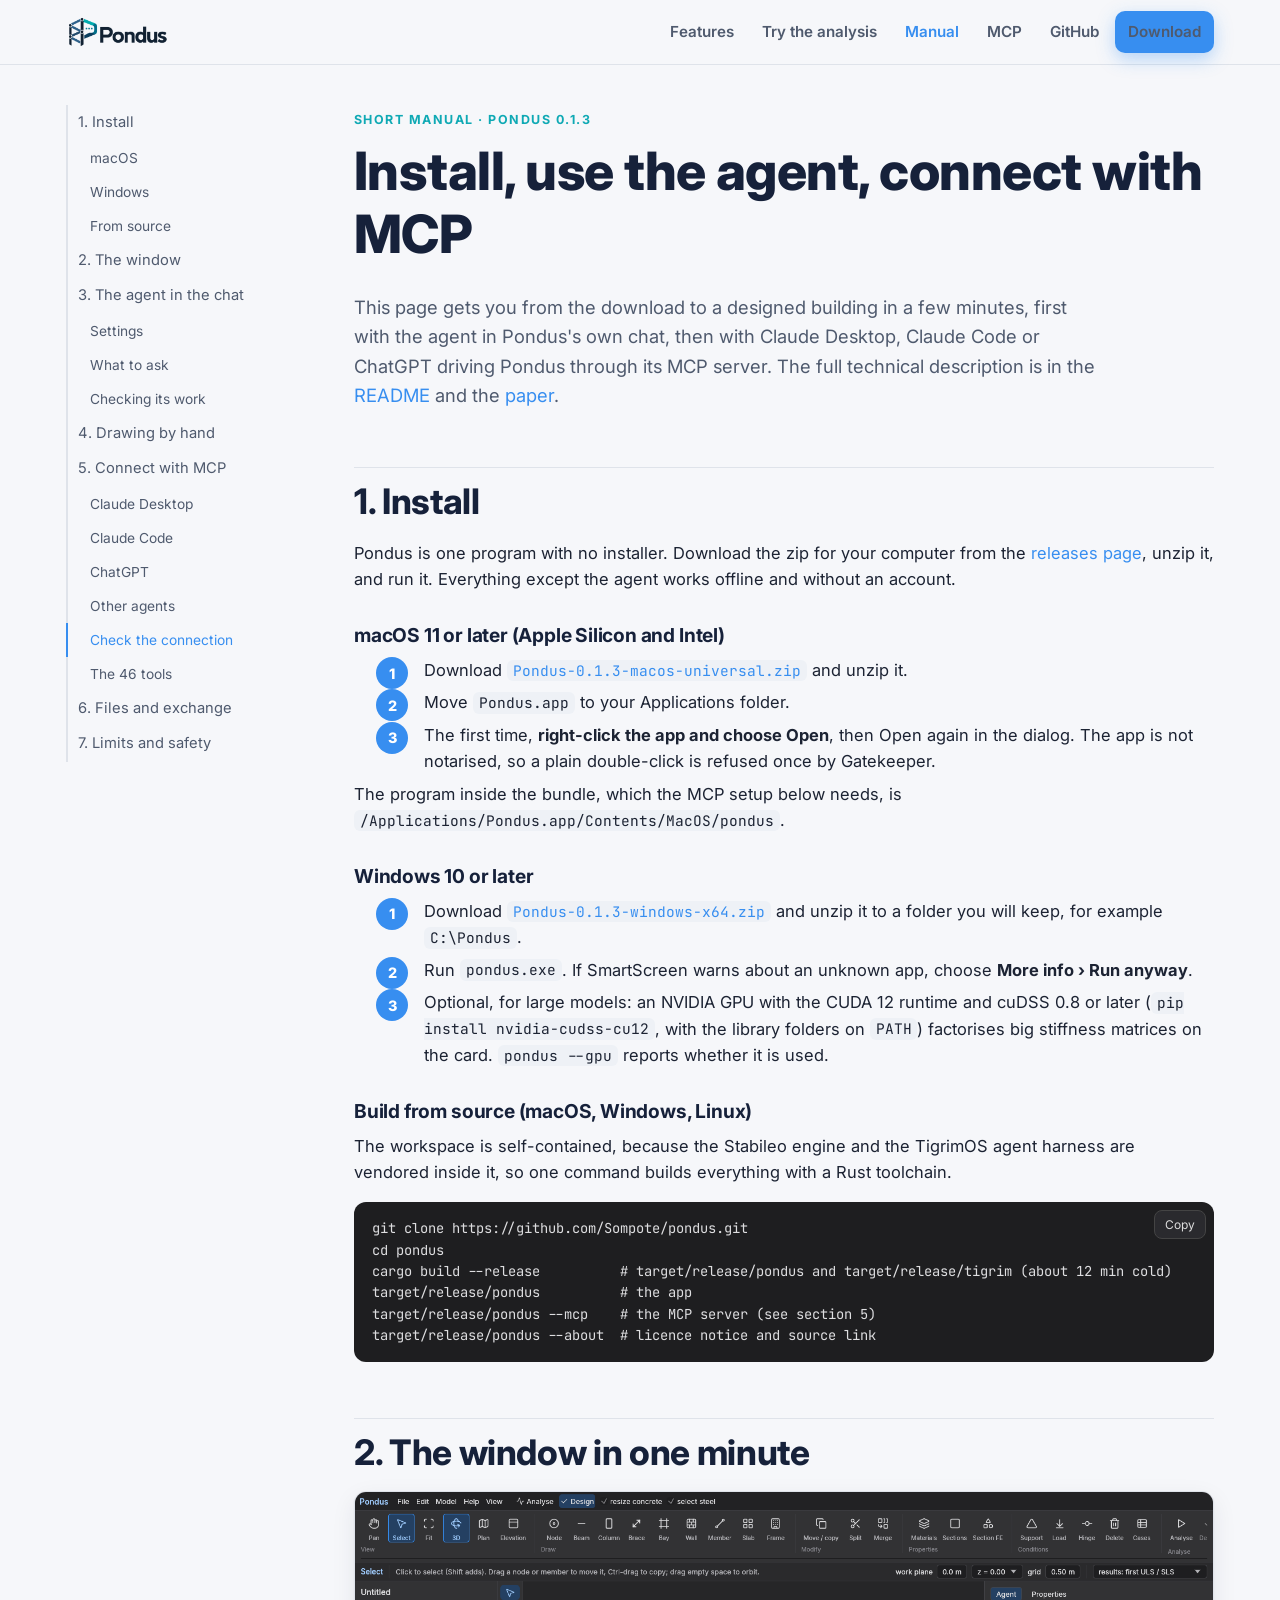
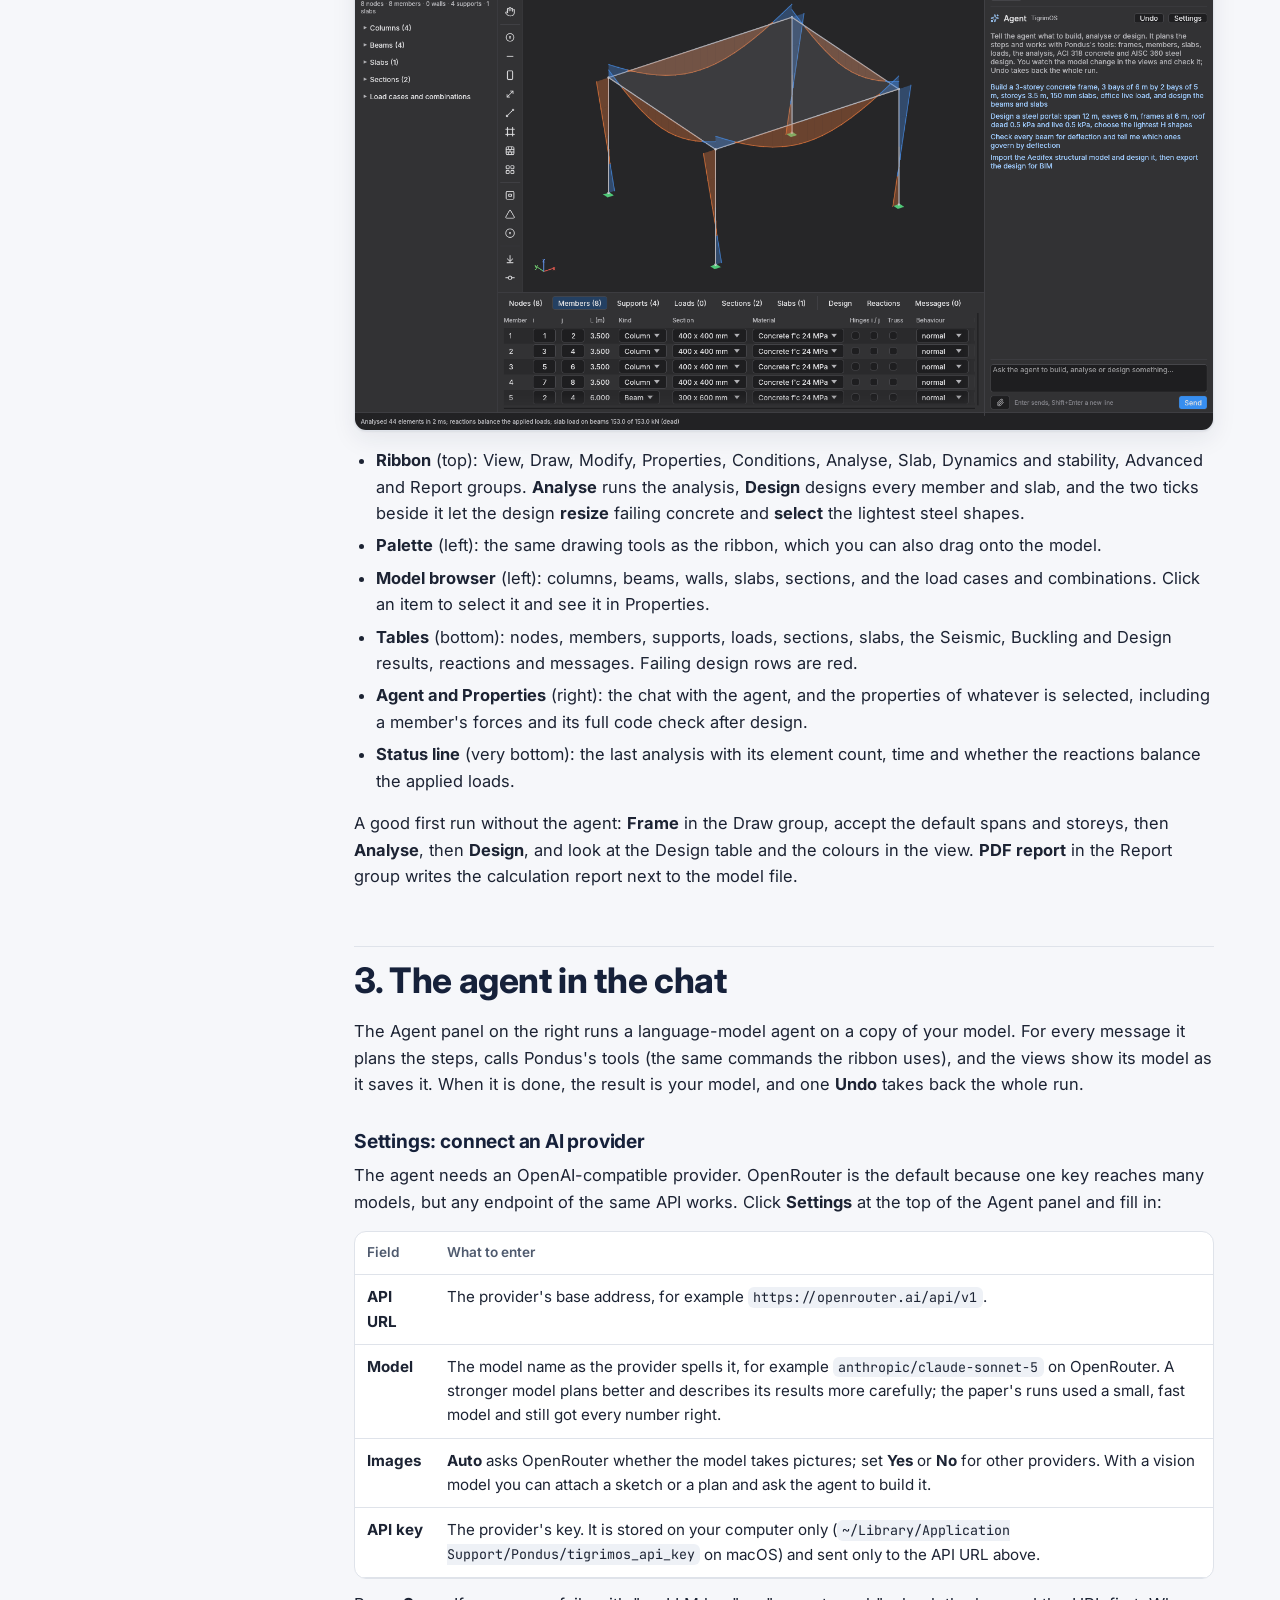
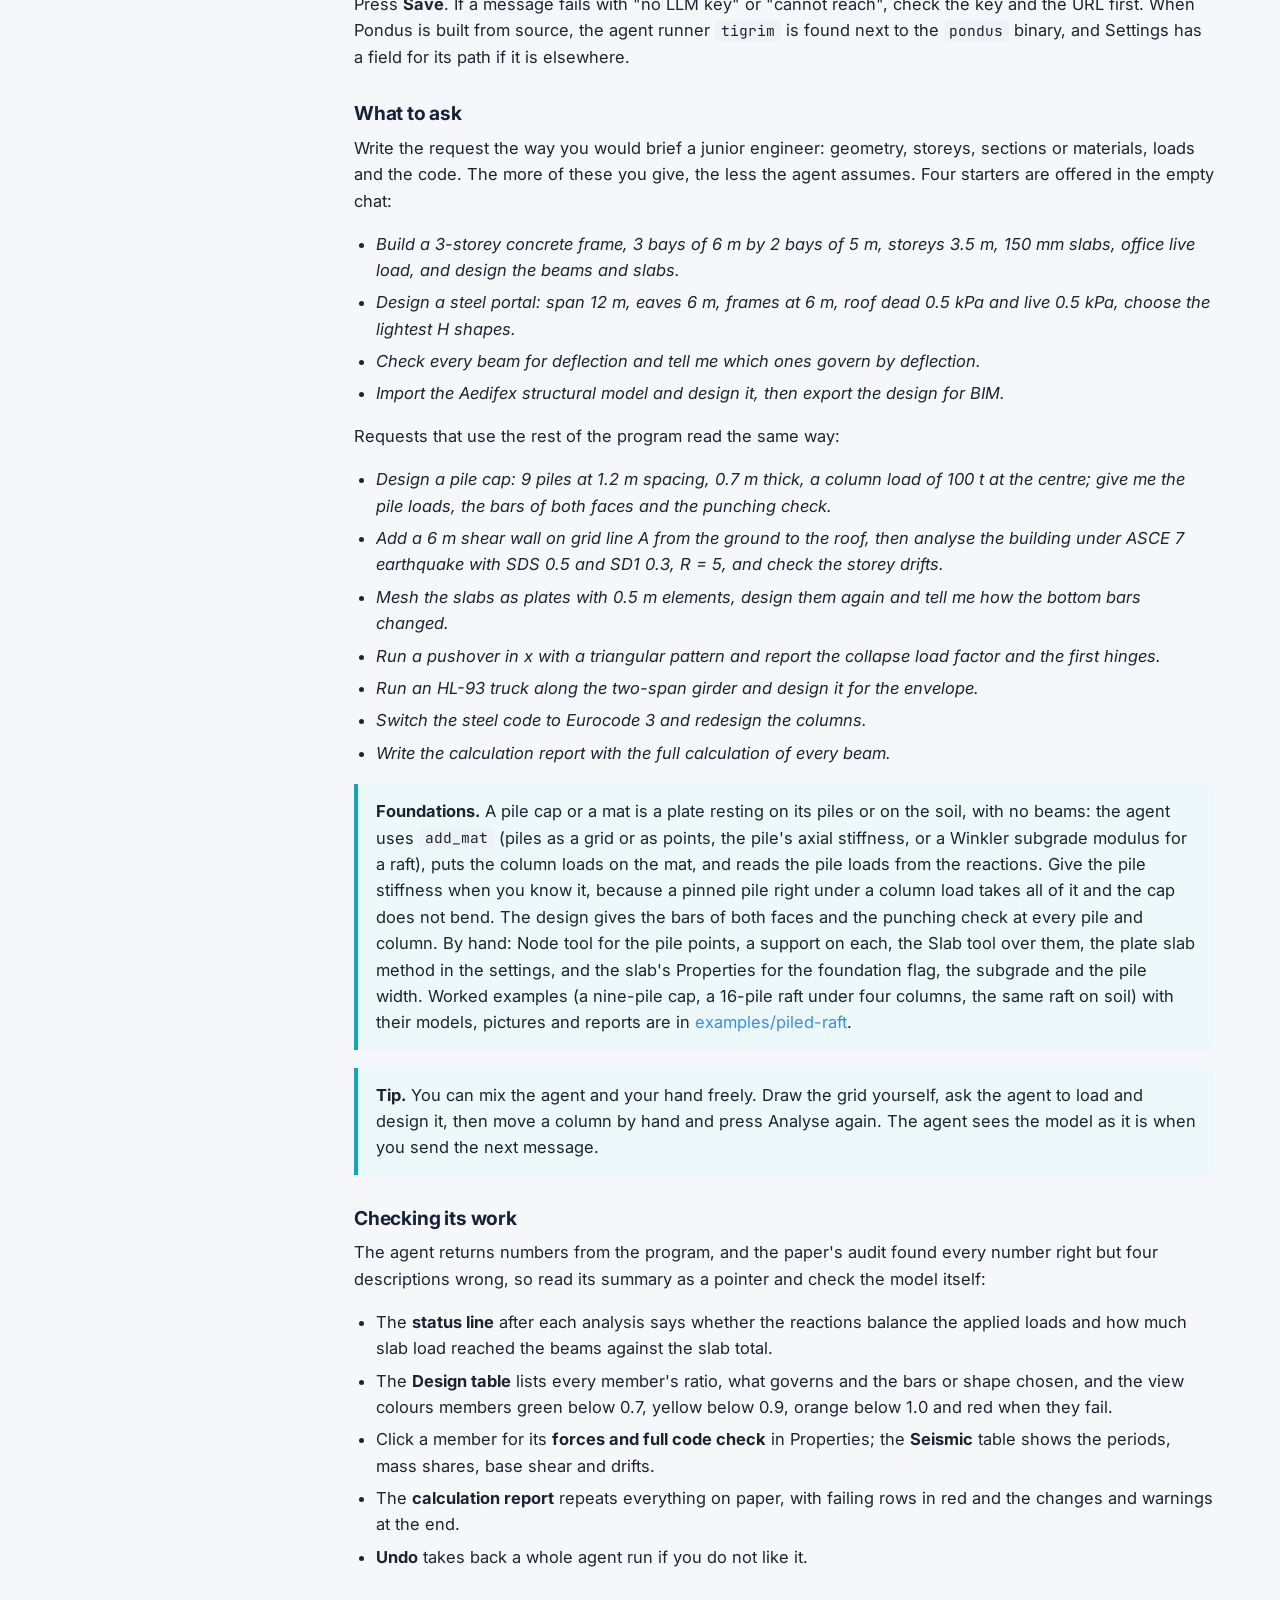
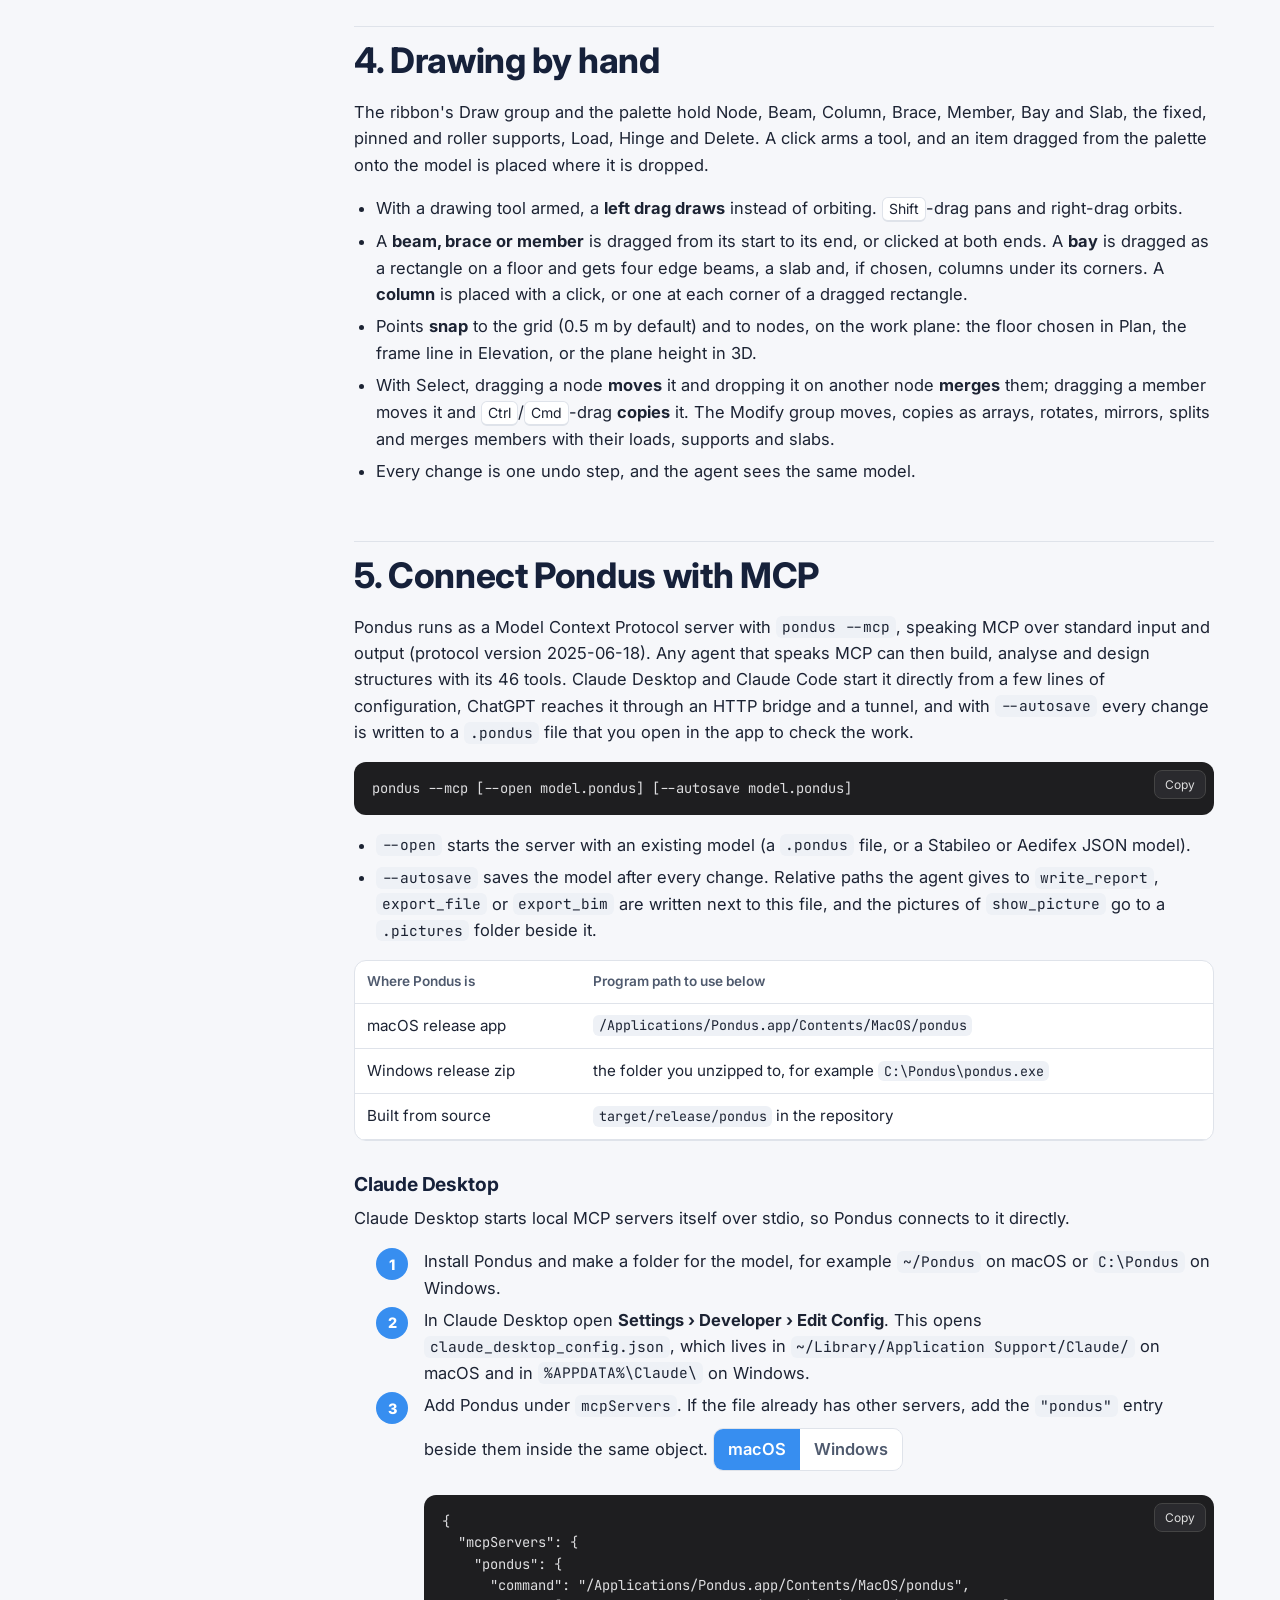
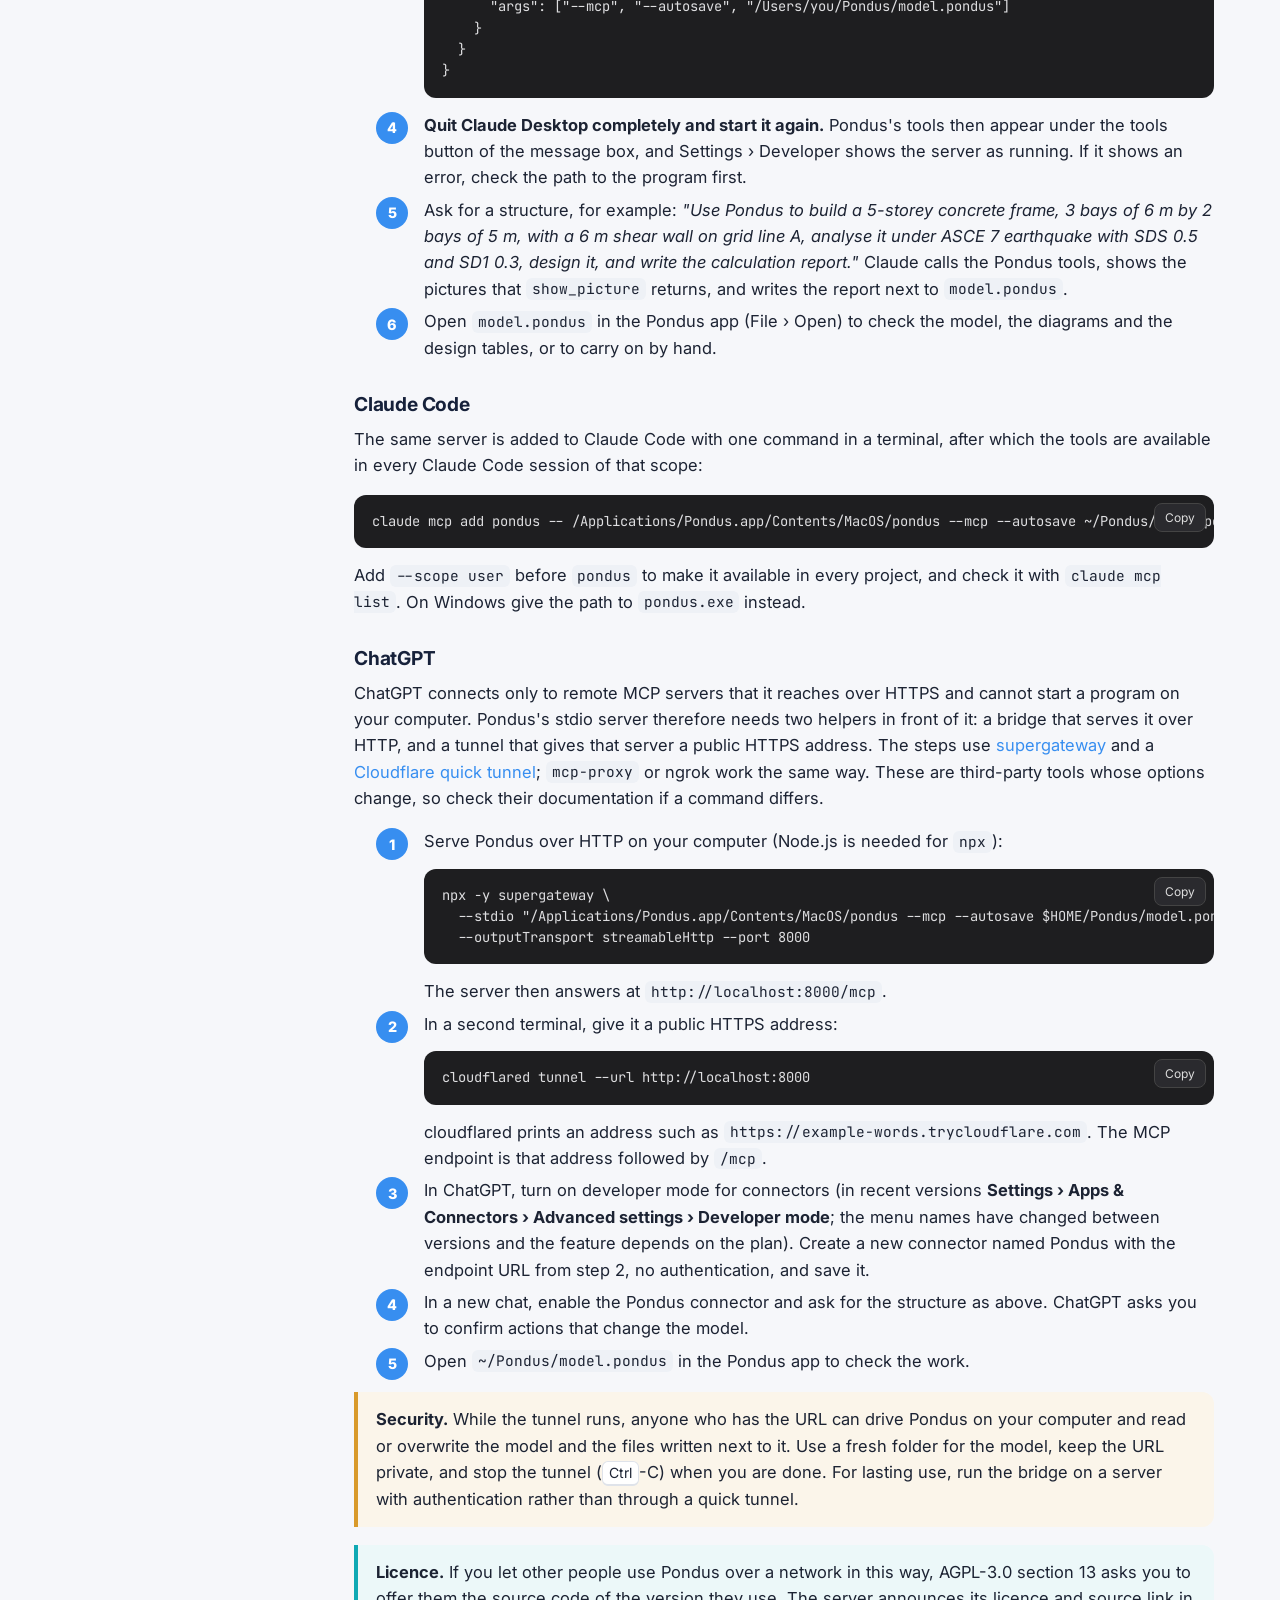
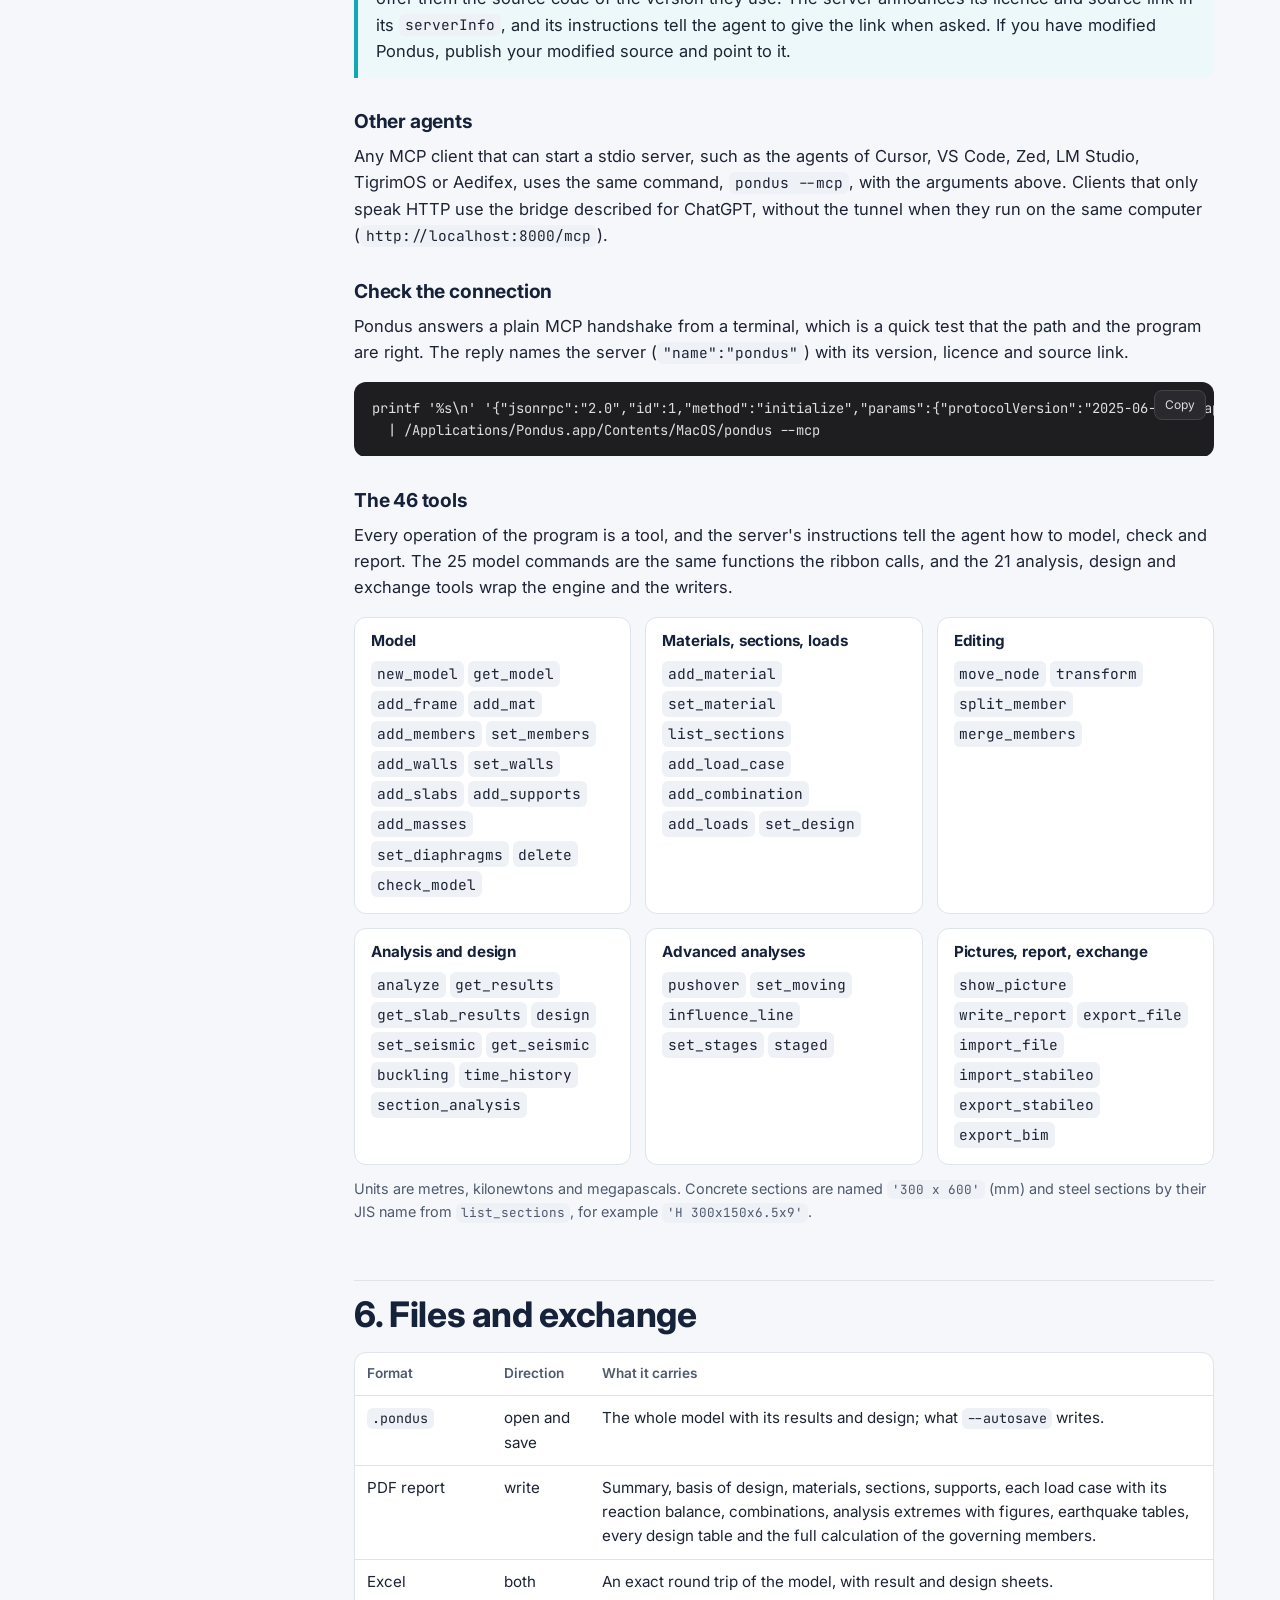
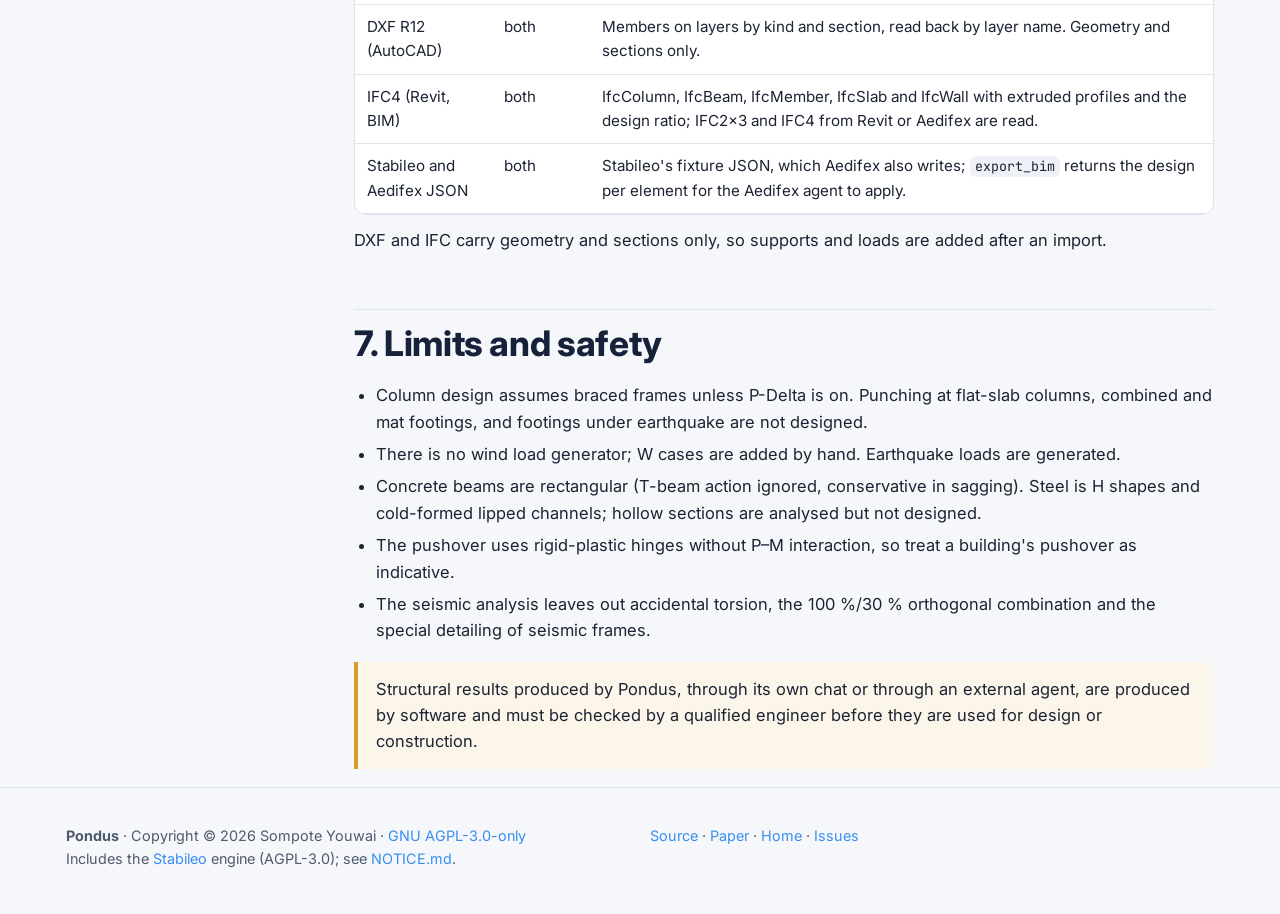
==== commit 6e41de58: "Manual: link the piled-raft examples Co-Authored-By: Claude Fable 5.1 <noreply@anthropic.com>" ====
--- a/manual.html
+++ b/manual.html
@@ -137,7 +137,7 @@
       <li><em>Switch the steel code to Eurocode 3 and redesign the columns.</em></li>
       <li><em>Write the calculation report with the full calculation of every beam.</em></li>
     </ul>
-    <div class="callout"><p><b>Foundations.</b> A pile cap or a mat is a plate resting on its piles or on the soil, with no beams: the agent uses <code>add_mat</code> (piles as a grid or as points, the pile's axial stiffness, or a Winkler subgrade modulus for a raft), puts the column loads on the mat, and reads the pile loads from the reactions. Give the pile stiffness when you know it, because a pinned pile right under a column load takes all of it and the cap does not bend. The design gives the bars of both faces and the punching check at every pile and column. By hand: Node tool for the pile points, a support on each, the Slab tool over them, the plate slab method in the settings, and the slab's Properties for the foundation flag, the subgrade and the pile width.</p></div>
+    <div class="callout"><p><b>Foundations.</b> A pile cap or a mat is a plate resting on its piles or on the soil, with no beams: the agent uses <code>add_mat</code> (piles as a grid or as points, the pile's axial stiffness, or a Winkler subgrade modulus for a raft), puts the column loads on the mat, and reads the pile loads from the reactions. Give the pile stiffness when you know it, because a pinned pile right under a column load takes all of it and the cap does not bend. The design gives the bars of both faces and the punching check at every pile and column. By hand: Node tool for the pile points, a support on each, the Slab tool over them, the plate slab method in the settings, and the slab's Properties for the foundation flag, the subgrade and the pile width. Worked examples (a nine-pile cap, a 16-pile raft under four columns, the same raft on soil) with their models, pictures and reports are in <a href="https://github.com/Sompote/pondus/tree/main/examples/piled-raft">examples/piled-raft</a>.</p></div>
     <div class="callout"><p><b>Tip.</b> You can mix the agent and your hand freely. Draw the grid yourself, ask the agent to load and design it, then move a column by hand and press Analyse again. The agent sees the model as it is when you send the next message.</p></div>
 
     <h3 id="chat-check">Checking its work</h3>
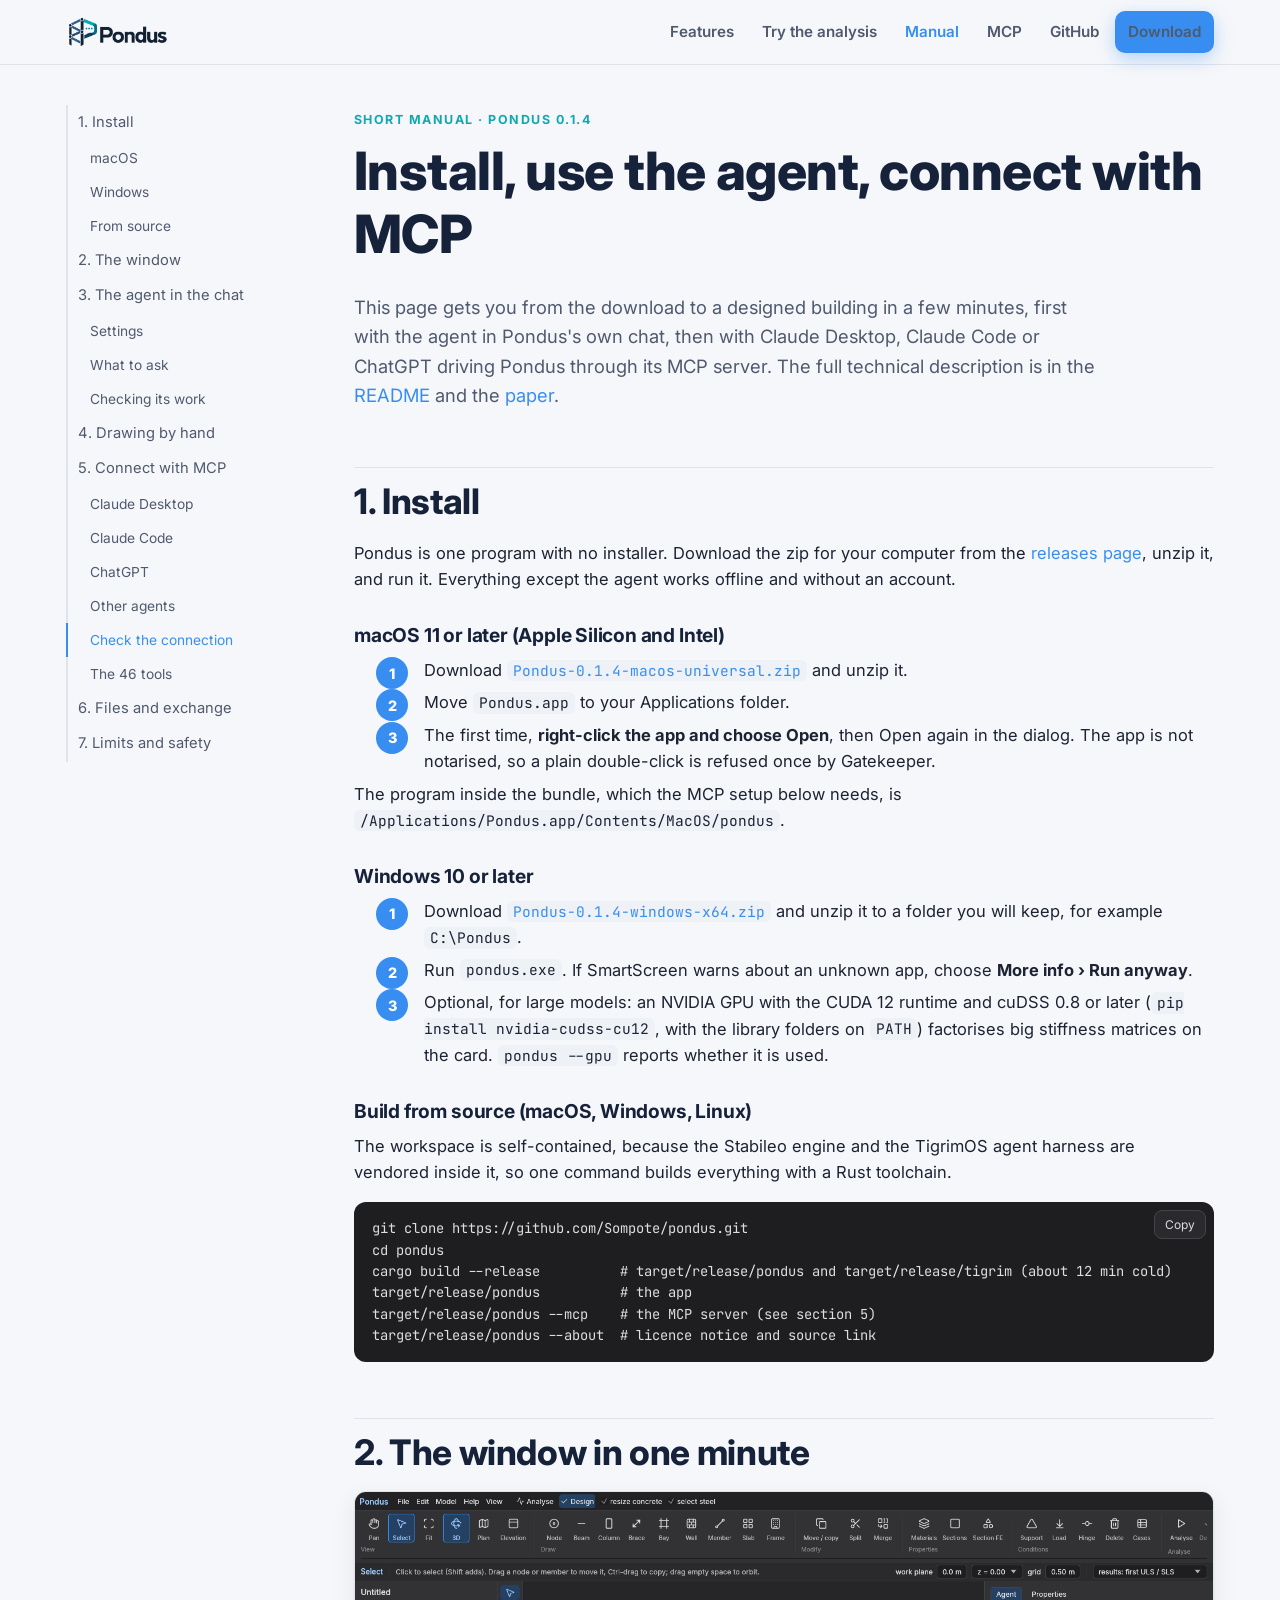
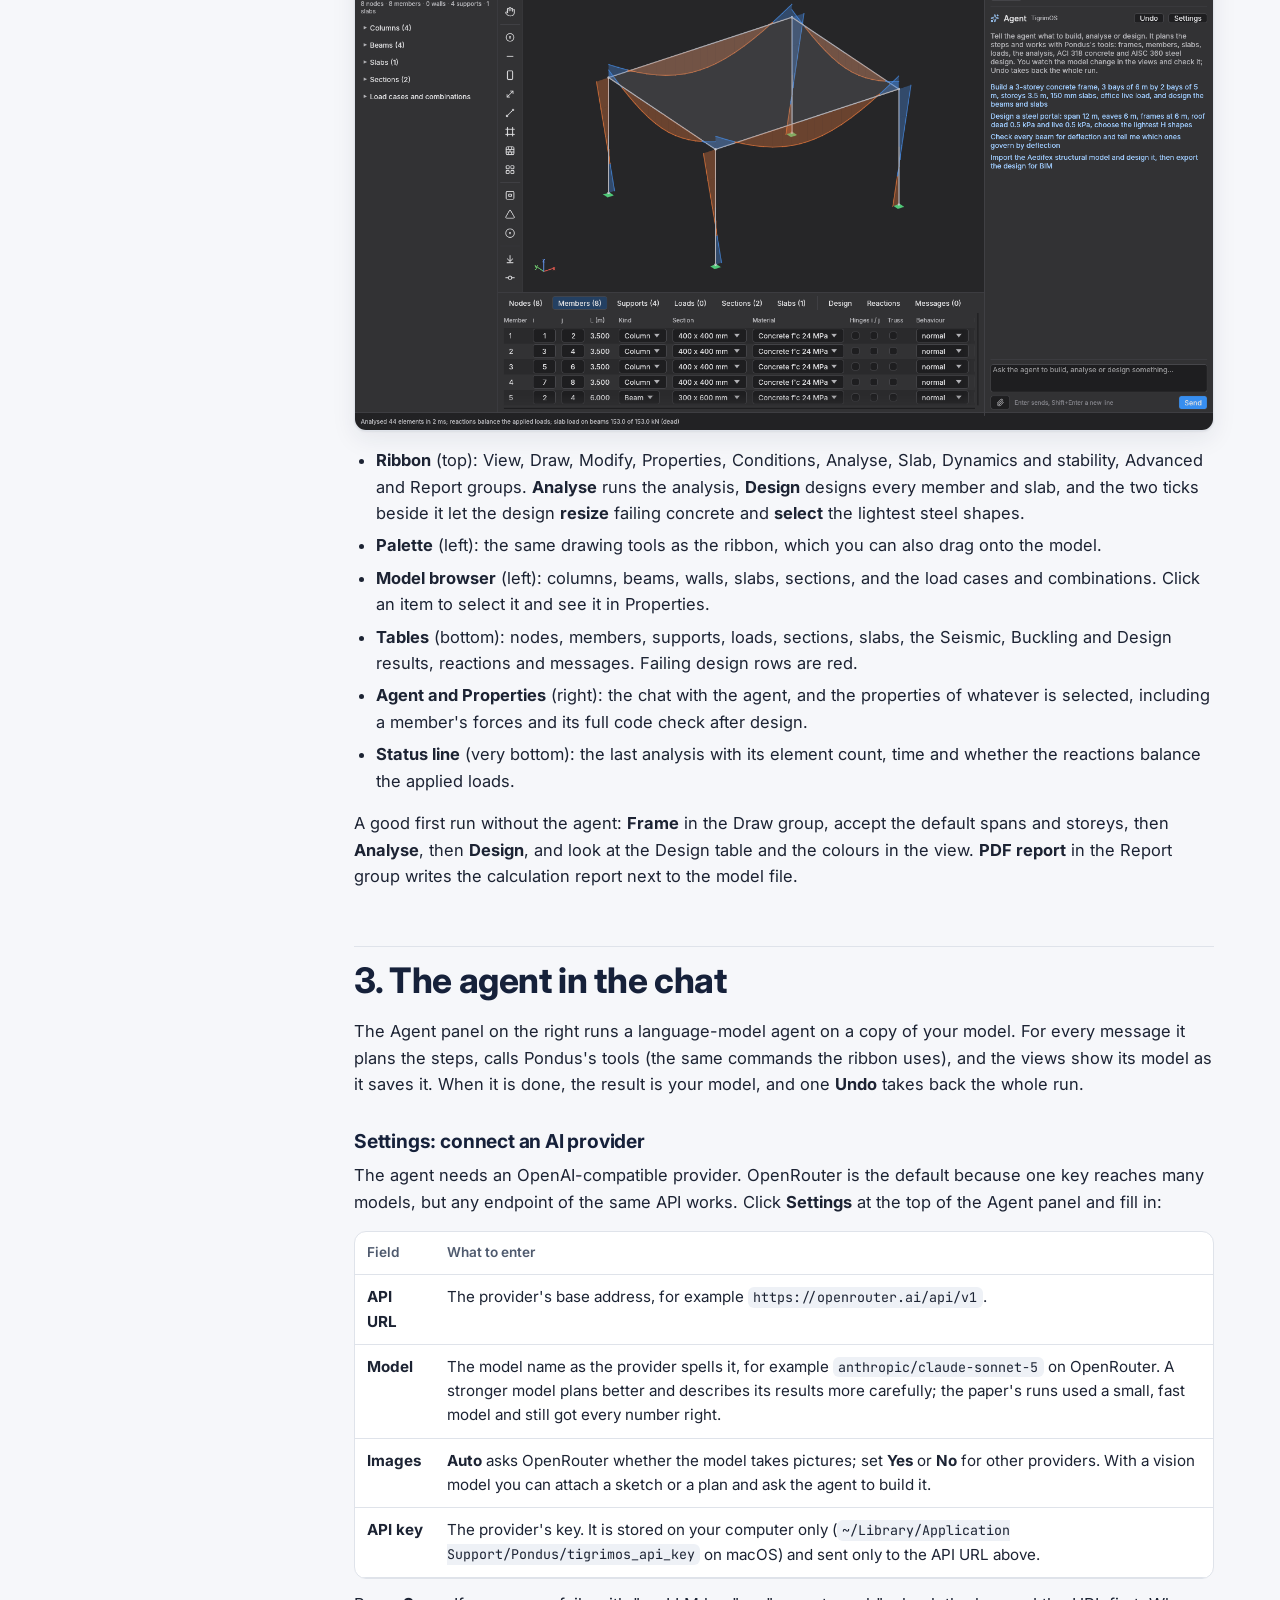
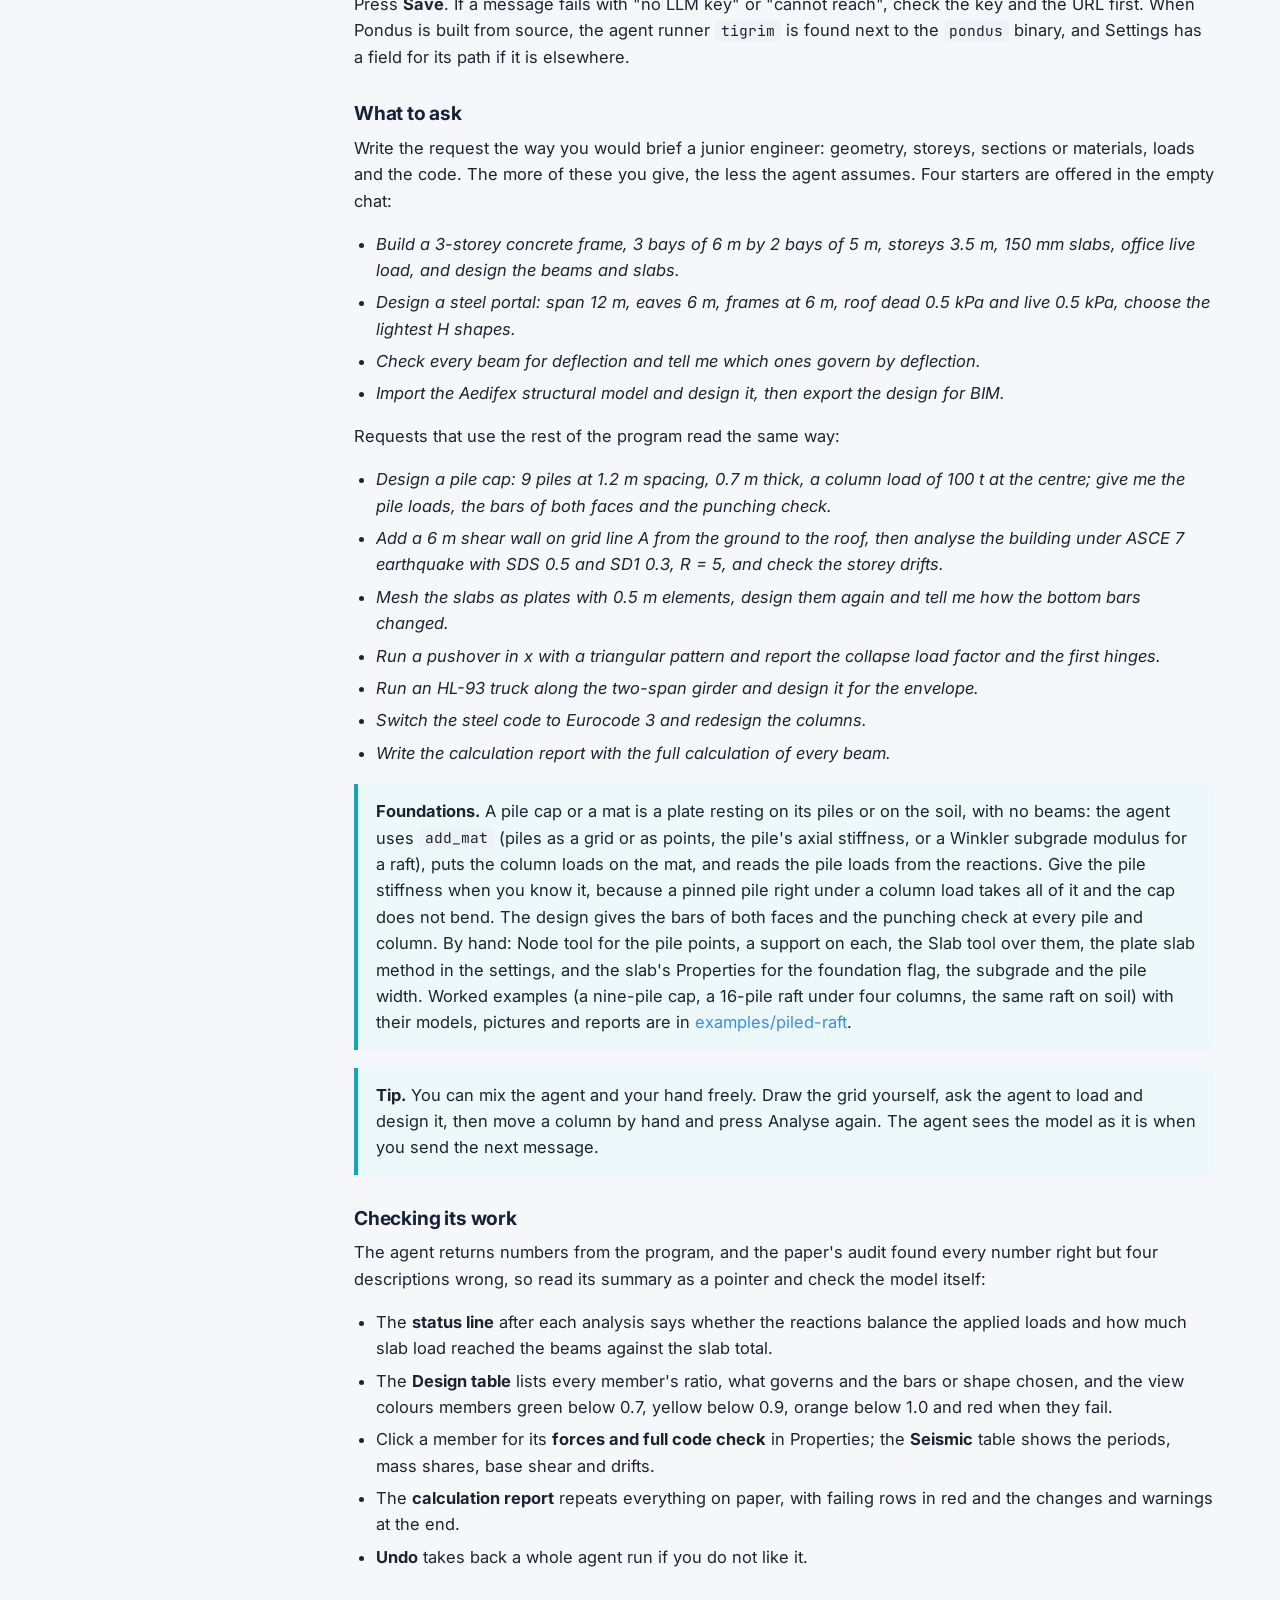
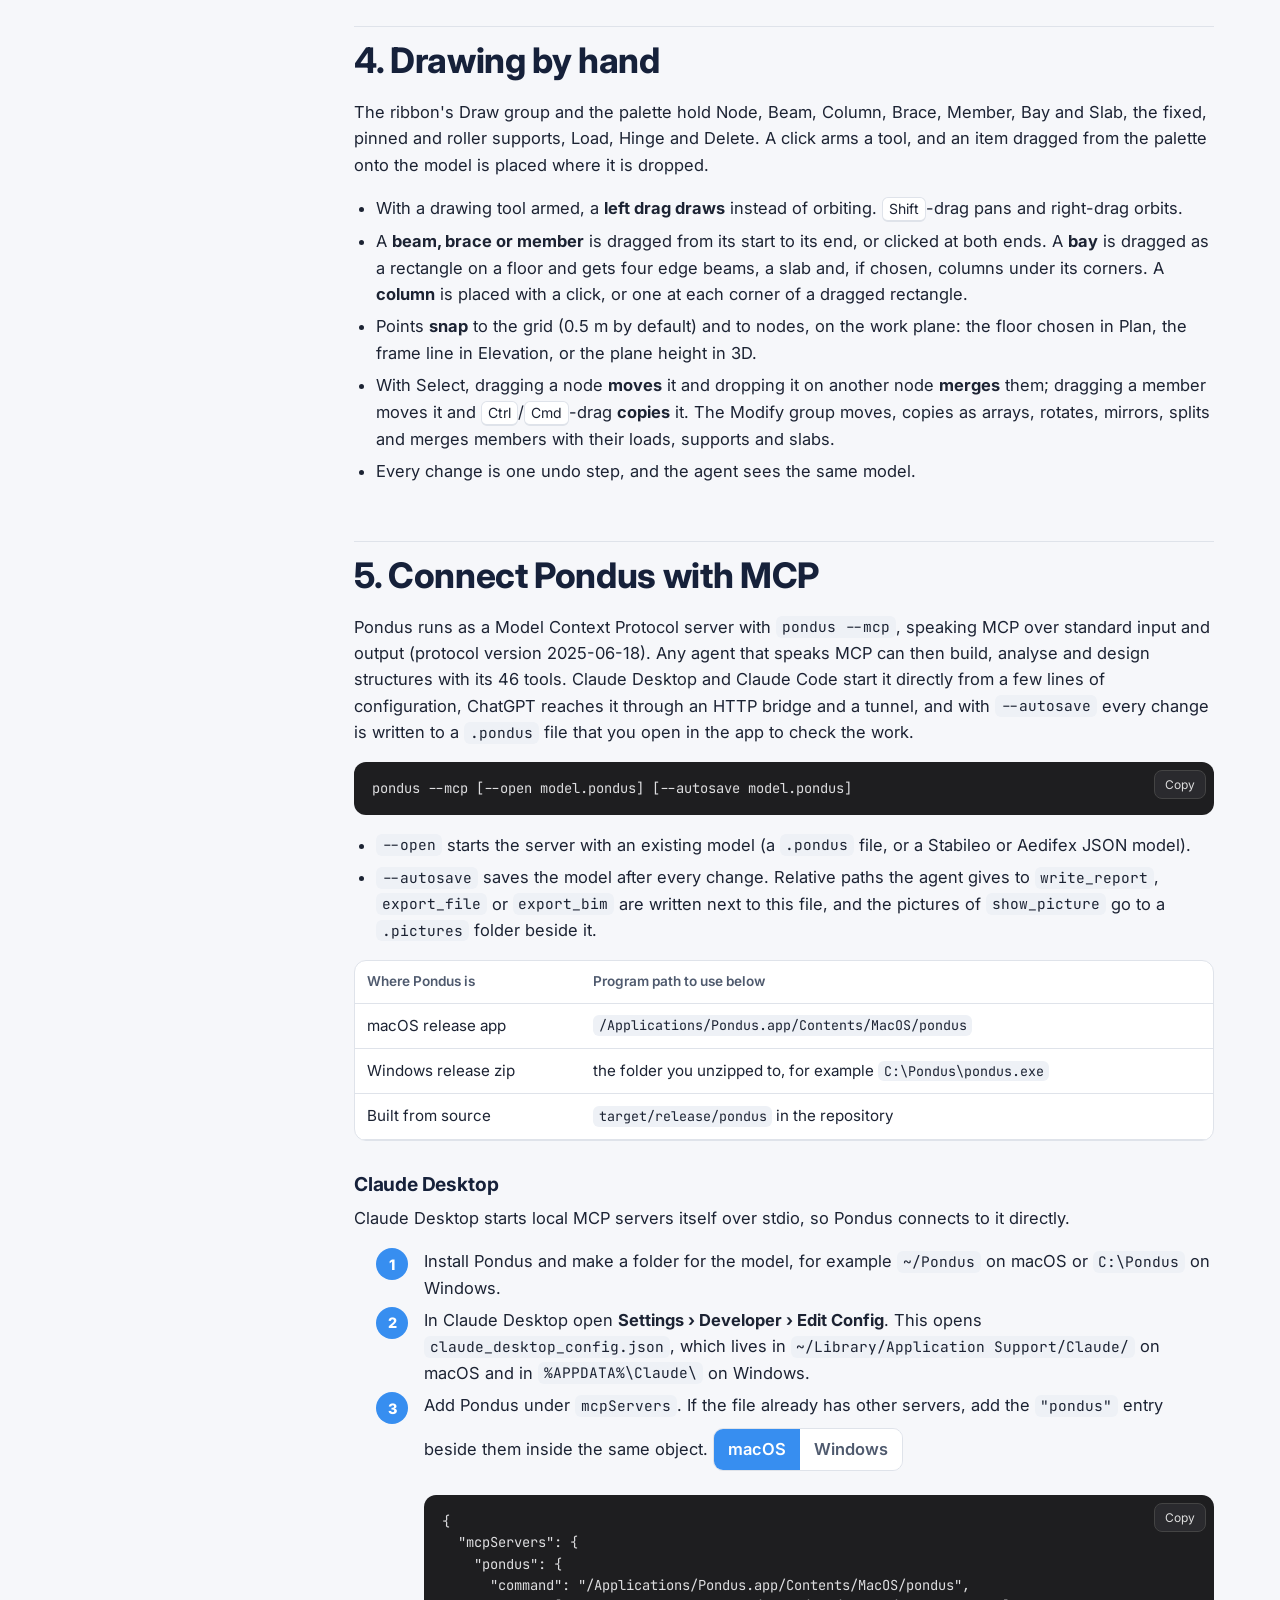
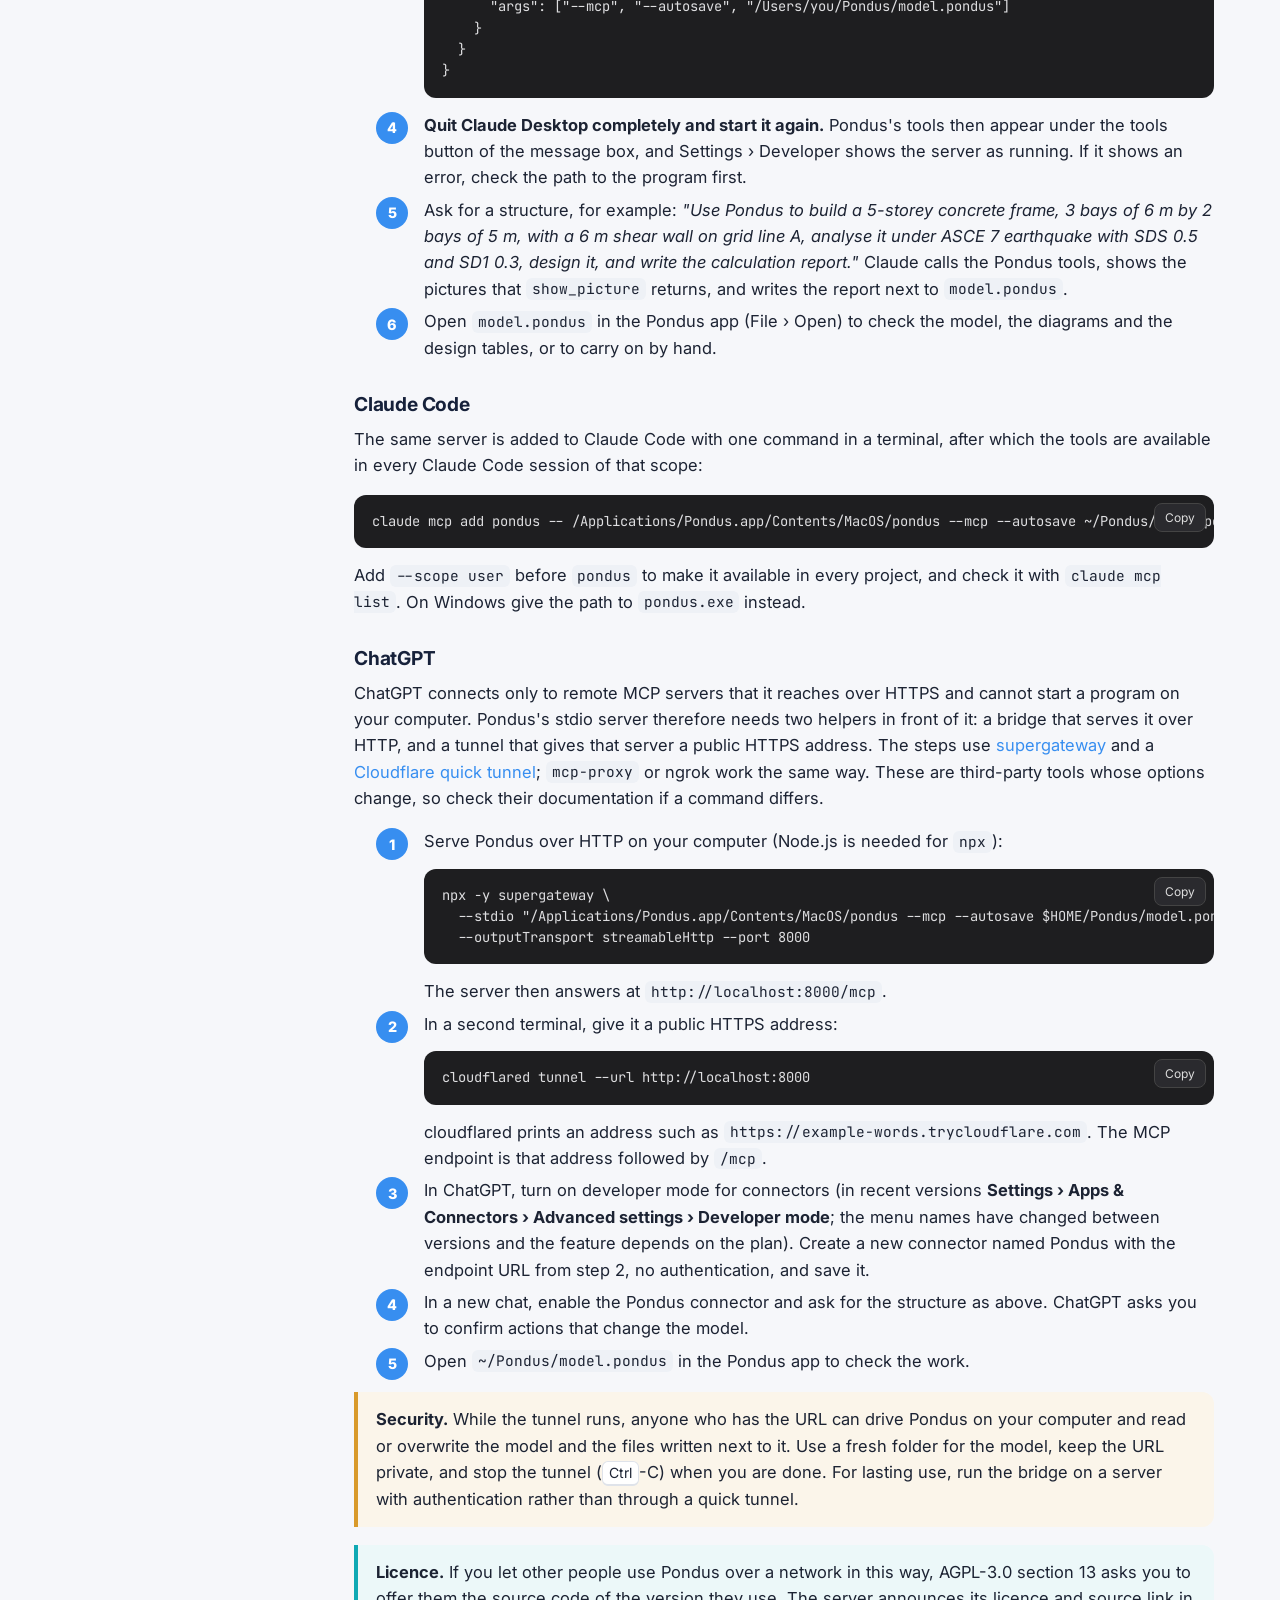
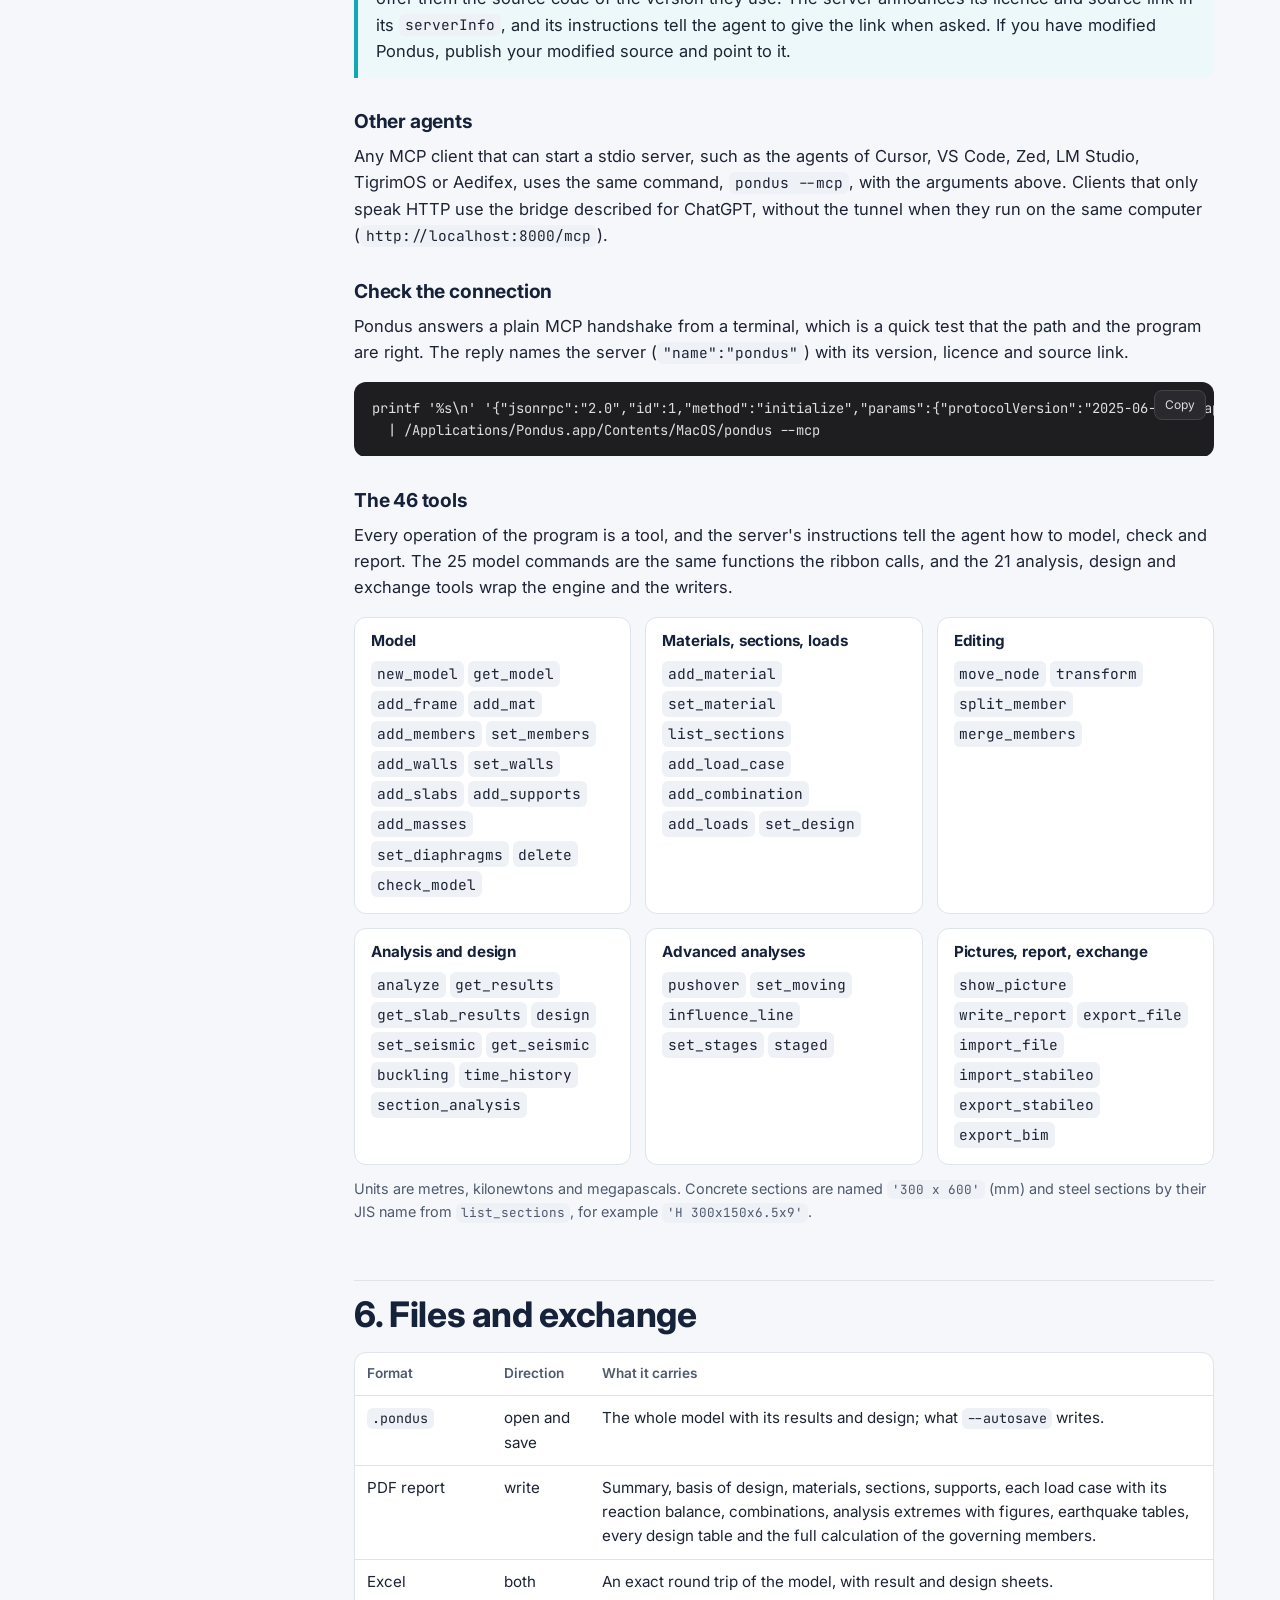
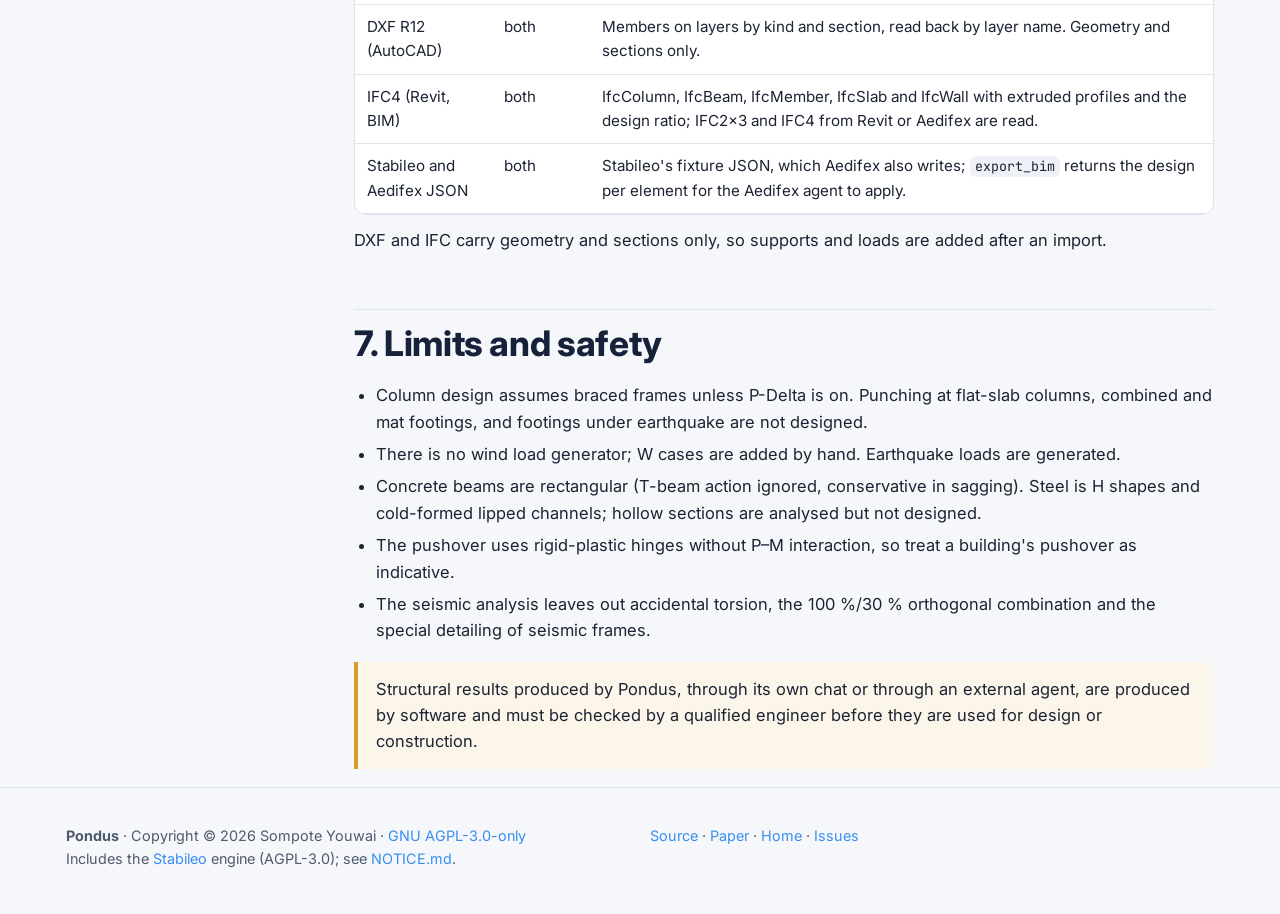
==== commit d35188ab: "Website: download links to 0.1.4 Co-Authored-By: Claude Fable 5.1 <noreply@anthropic.com>" ====
--- a/manual.html
+++ b/manual.html
@@ -55,7 +55,7 @@
   </aside>
 
   <main class="doc">
-    <span class="eyebrow">Short manual · Pondus 0.1.3</span>
+    <span class="eyebrow">Short manual · Pondus 0.1.4</span>
     <h1>Install, use the agent, connect with MCP</h1>
     <p class="lede">This page gets you from the download to a designed building in a few minutes, first with the agent in Pondus's own chat, then with Claude Desktop, Claude Code or ChatGPT driving Pondus through its MCP server. The full technical description is in the <a href="https://github.com/Sompote/pondus#readme">README</a> and the <a href="https://doi.org/10.5281/zenodo.23581167">paper</a>.</p>
 
@@ -65,7 +65,7 @@
 
     <h3 id="install-mac">macOS 11 or later (Apple Silicon and Intel)</h3>
     <ol class="steps">
-      <li>Download <a href="https://github.com/Sompote/pondus/releases/download/v0.1.3/Pondus-0.1.3-macos-universal.zip"><code>Pondus-0.1.3-macos-universal.zip</code></a> and unzip it.</li>
+      <li>Download <a href="https://github.com/Sompote/pondus/releases/download/v0.1.4/Pondus-0.1.4-macos-universal.zip"><code>Pondus-0.1.4-macos-universal.zip</code></a> and unzip it.</li>
       <li>Move <code>Pondus.app</code> to your Applications folder.</li>
       <li>The first time, <b>right-click the app and choose Open</b>, then Open again in the dialog. The app is not notarised, so a plain double-click is refused once by Gatekeeper.</li>
     </ol>
@@ -73,7 +73,7 @@
 
     <h3 id="install-win">Windows 10 or later</h3>
     <ol class="steps">
-      <li>Download <a href="https://github.com/Sompote/pondus/releases/download/v0.1.3/Pondus-0.1.3-windows-x64.zip"><code>Pondus-0.1.3-windows-x64.zip</code></a> and unzip it to a folder you will keep, for example <code>C:\Pondus</code>.</li>
+      <li>Download <a href="https://github.com/Sompote/pondus/releases/download/v0.1.4/Pondus-0.1.4-windows-x64.zip"><code>Pondus-0.1.4-windows-x64.zip</code></a> and unzip it to a folder you will keep, for example <code>C:\Pondus</code>.</li>
       <li>Run <code>pondus.exe</code>. If SmartScreen warns about an unknown app, choose <b>More info › Run anyway</b>.</li>
       <li>Optional, for large models: an NVIDIA GPU with the CUDA 12 runtime and cuDSS 0.8 or later (<code>pip install nvidia-cudss-cu12</code>, with the library folders on <code>PATH</code>) factorises big stiffness matrices on the card. <code>pondus --gpu</code> reports whether it is used.</li>
     </ol>
